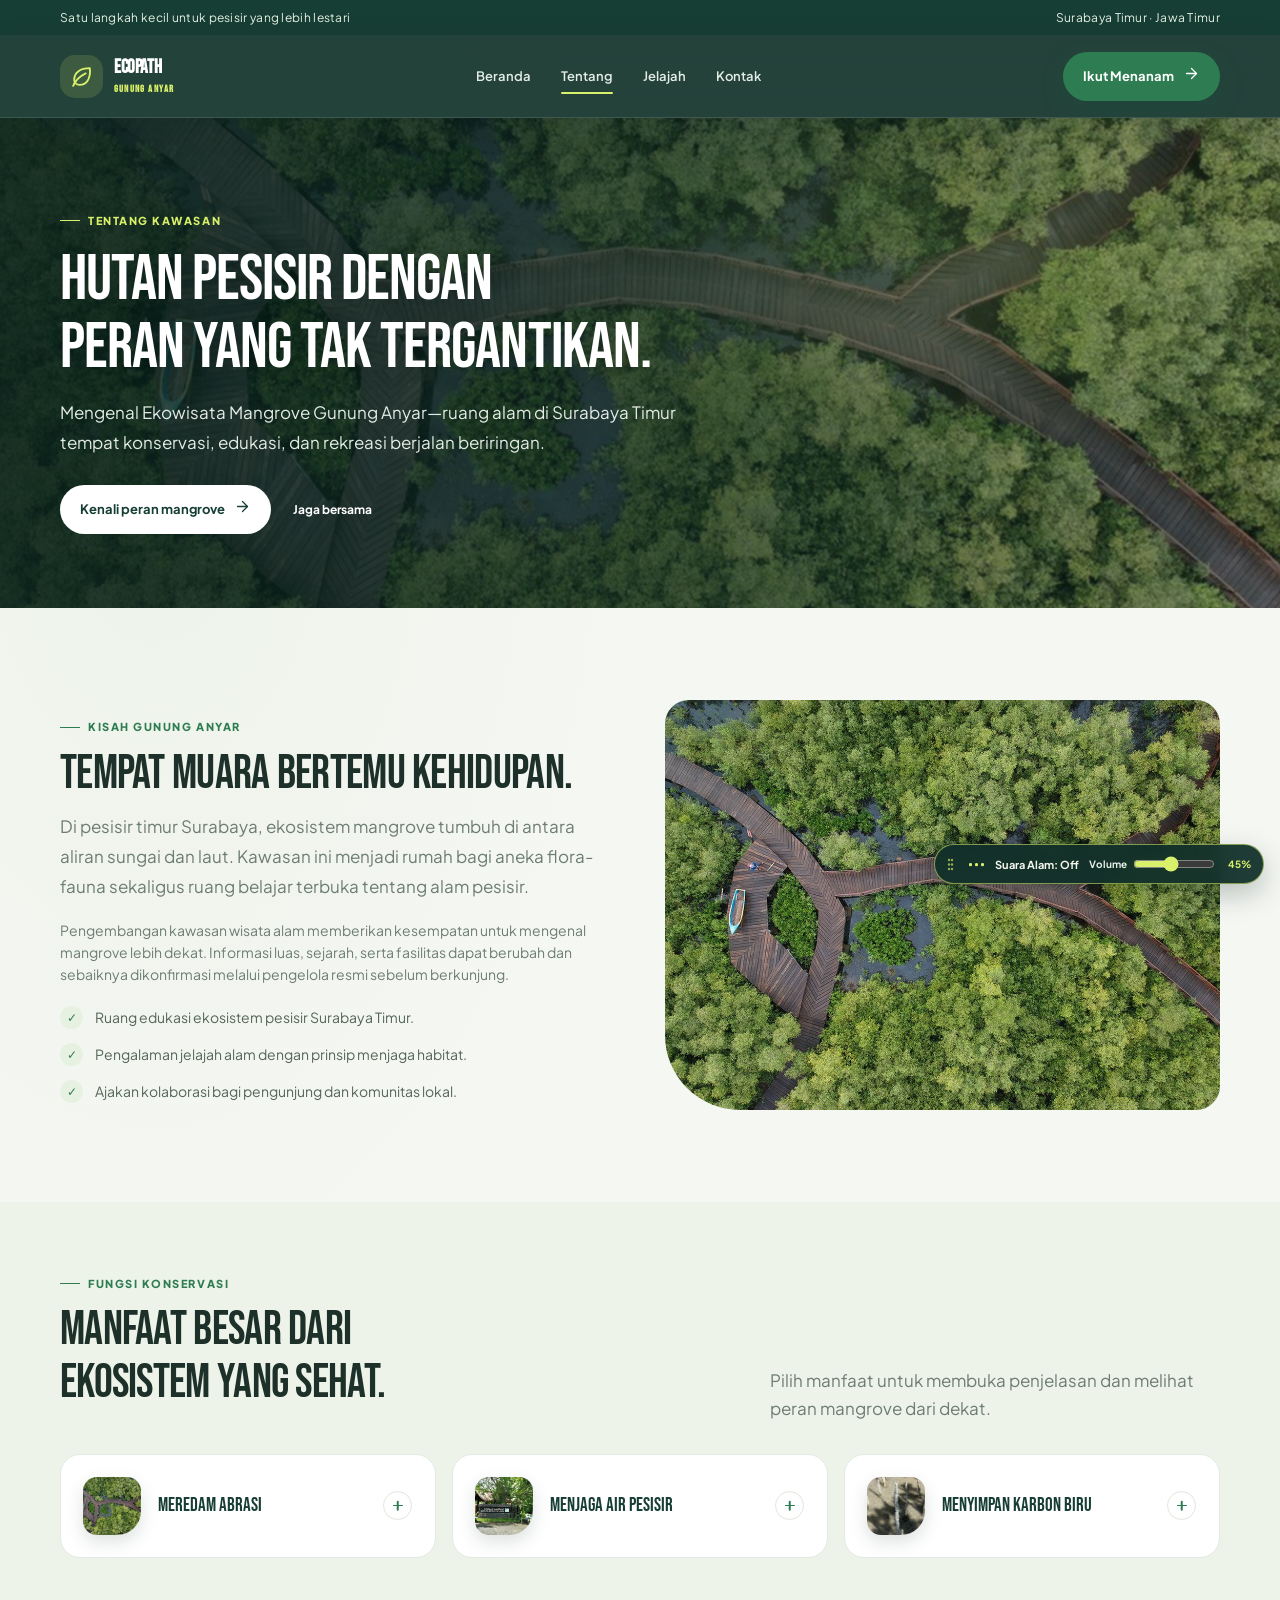
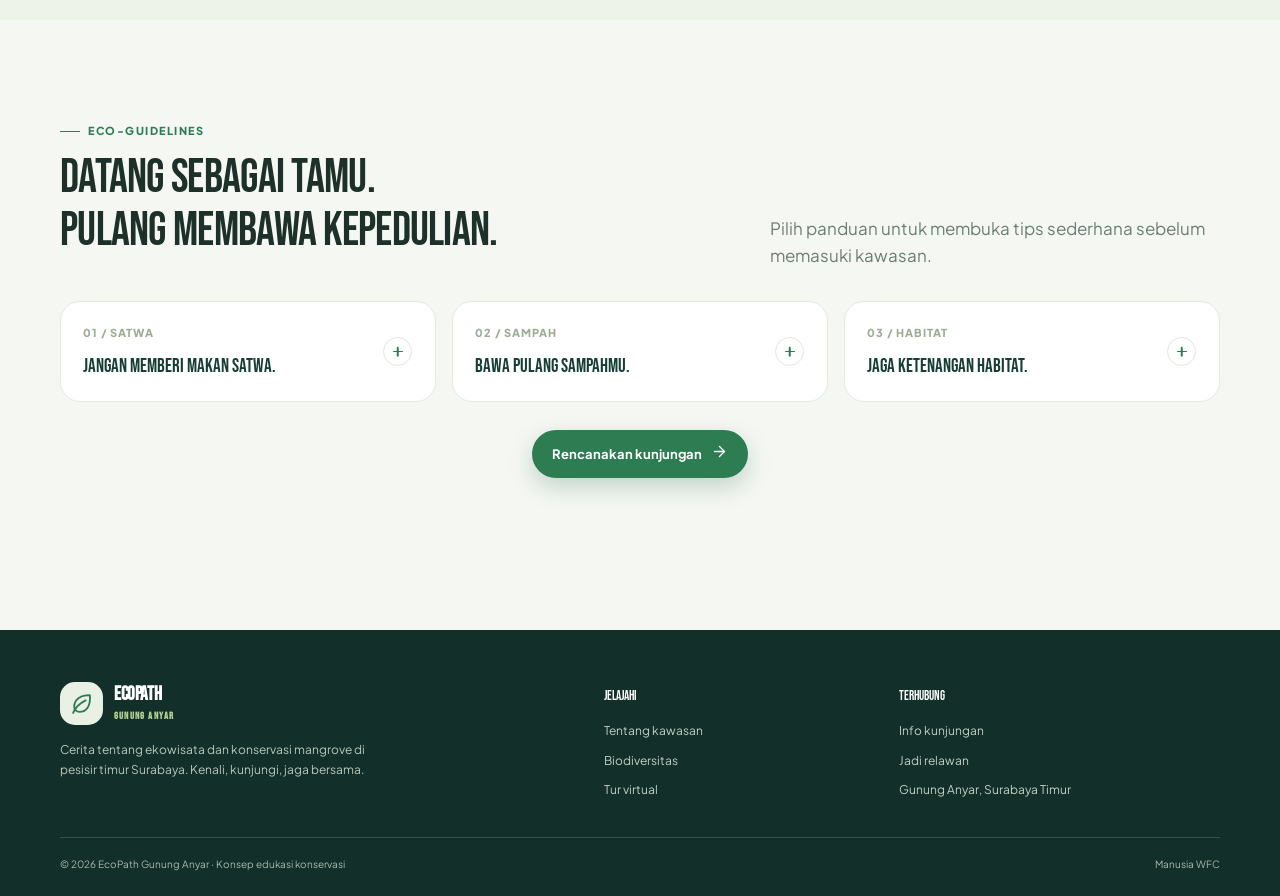
==== about.html @ 893fb7e0 "refactor: move asset images to dedicated assets folder and add draggable sound widget feature" ====
<!doctype html>
<html lang="id">
<head>
  <meta charset="utf-8">
  <meta name="viewport" content="width=device-width, initial-scale=1">
  <meta name="theme-color" content="#173e35">
  <meta name="description" content="Kenali sejarah, manfaat konservasi, dan panduan berkunjung ramah lingkungan di Mangrove Gunung Anyar Surabaya.">
  <title>Tentang Kawasan — EcoPath Gunung Anyar</title>
  <link rel="icon" href="./assets/hero-mangrove.svg" type="image/svg+xml">
  <link rel="stylesheet" href="./styles.css">
  <link rel="stylesheet" href="https://unpkg.com/aos@2.3.4/dist/aos.css">
</head>
<body>
  <div class="announcement">
    <div class="wrap">
      <span>Satu langkah kecil untuk pesisir yang lebih lestari</span>
      <span>Surabaya Timur · Jawa Timur</span>
    </div>
  </div>
  <header class="topbar">
    <nav class="wrap nav-row" aria-label="Navigasi utama">
      <a class="brand" href="./index.html">
        <span class="brand-mark" data-icon="leaf"></span>
        <span class="brand-name">EcoPath<span>Gunung Anyar</span></span>
      </a>
      <div class="nav-links">
        <a href="./index.html">Beranda</a>
        <a href="./about.html" aria-current="page">Tentang</a>
        <a href="./gallery.html">Jelajah</a>
        <a href="./contact.html">Kontak</a>
      </div>
      <div class="nav-actions">
        <a class="btn btn-primary" href="./contact.html">Ikut Menanam <span data-icon="arrow"></span></a>
        <button class="menu-toggle" aria-label="Buka navigasi" aria-expanded="false" data-icon="menu"></button>
      </div>
    </nav>
  </header>
  <main>
    <section class="page-hero cinematic-hero">
      <div class="cinematic-hero__backdrop" aria-hidden="true">
        <img src="./assets/mangrovedua.jpg" alt="">
      </div>
      <div class="wrap">
        <span class="eyebrow">Tentang kawasan</span>
        <h1>Hutan pesisir dengan<br>peran yang tak tergantikan.</h1>
        <p class="lead">Mengenal Ekowisata Mangrove Gunung Anyar—ruang alam di Surabaya Timur tempat konservasi, edukasi, dan rekreasi berjalan beriringan.</p>
        <div class="cinematic-hero__actions">
          <a class="btn btn-light" href="#fungsi">Kenali peran mangrove <span data-icon="arrow"></span></a>
          <a class="cinematic-hero__link" href="./contact.html#relawan">Jaga bersama</a>
        </div>
      </div>
    </section>
    <section class="section" id="kisah">
      <div class="wrap about-story">
        <div data-aos="fade-right">
          <span class="eyebrow">Kisah Gunung Anyar</span>
          <h2>Tempat muara bertemu kehidupan.</h2>
          <p class="lead">Di pesisir timur Surabaya, ekosistem mangrove tumbuh di antara aliran sungai dan laut. Kawasan ini menjadi rumah bagi aneka flora-fauna sekaligus ruang belajar terbuka tentang alam pesisir.</p>
          <p style="color:var(--muted);font-size:14px">Pengembangan kawasan wisata alam memberikan kesempatan untuk mengenal mangrove lebih dekat. Informasi luas, sejarah, serta fasilitas dapat berubah dan sebaiknya dikonfirmasi melalui pengelola resmi sebelum berkunjung.</p>
          <ul class="check-list">
            <li><span class="check">✓</span><span>Ruang edukasi ekosistem pesisir Surabaya Timur.</span></li>
            <li><span class="check">✓</span><span>Pengalaman jelajah alam dengan prinsip menjaga habitat.</span></li>
            <li><span class="check">✓</span><span>Ajakan kolaborasi bagi pengunjung dan komunitas lokal.</span></li>
          </ul>
        </div>
        <img class="about-photo" src="./assets/mangrovedua.jpg" alt="Jalur papan di tengah hutan mangrove Gunung Anyar dilihat dari atas" data-aos="fade-left">
      </div>
    </section>
    <section class="section-tight" id="fungsi" style="background:#edf3e9">
      <div class="wrap">
        <div class="section-head">
          <div>
            <span class="eyebrow">Fungsi konservasi</span>
            <h2>Manfaat besar dari<br>ekosistem yang sehat.</h2>
          </div>
          <p>Pilih manfaat untuk membuka penjelasan dan melihat peran mangrove dari dekat.</p>
        </div>
        <div class="benefits-grid">
          <details class="benefit-card">
            <summary class="benefit-summary">
              <img class="benefit-photo" src="./assets/mangrovedua.jpg" alt="">
              <span class="benefit-title">Meredam abrasi</span>
              <span class="details-toggle" aria-hidden="true"></span>
            </summary>
            <p>Jalinan akar memperlambat arus, menangkap sedimen, dan membantu melindungi garis pantai dari energi gelombang.</p>
            <span class="benefit-extra">Dampaknya bergantung pada kondisi habitat, pasang surut, dan kesehatan vegetasi setempat.</span>
          </details>
          <details class="benefit-card">
            <summary class="benefit-summary">
              <img class="benefit-photo" src="./assets/mangrove.jpg" alt="">
              <span class="benefit-title">Menjaga air pesisir</span>
              <span class="details-toggle" aria-hidden="true"></span>
            </summary>
            <p>Ekosistem pesisir membantu menjaga keseimbangan lingkungan dan menjadi zona peralihan antara daratan dan laut.</p>
            <span class="benefit-extra">Akar dan sedimen menjadi bagian dari proses alami yang menghubungkan daratan, sungai, dan laut.</span>
          </details>
          <details class="benefit-card">
            <summary class="benefit-summary">
              <img class="benefit-photo" src="./assets/api-api.jpg" alt="">
              <span class="benefit-title">Menyimpan karbon biru</span>
              <span class="details-toggle" aria-hidden="true"></span>
            </summary>
            <p>Mangrove menyerap dan menyimpan karbon dalam biomassa serta sedimen, berkontribusi pada mitigasi perubahan iklim.</p>
            <span class="benefit-extra">Menjaga hutan yang sudah tumbuh membantu melindungi simpanan karbon alami ini.</span>
          </details>
        </div>
      </div>
    </section>
    <section class="section">
      <div class="wrap">
        <div class="section-head">
          <div>
            <span class="eyebrow">Eco-guidelines</span>
            <h2>Datang sebagai tamu.<br>Pulang membawa kepedulian.</h2>
          </div>
          <p>Pilih panduan untuk membuka tips sederhana sebelum memasuki kawasan.</p>
        </div>
        <div class="guidelines-grid">
          <details class="guideline-card">
            <summary class="guideline-summary">
              <span class="number">01 / SATWA</span>
              <span class="guideline-title">Jangan memberi makan satwa.</span>
              <span class="details-toggle" aria-hidden="true"></span>
            </summary>
            <p>Hindari memberi makanan kepada monyet ekor panjang atau satwa lainnya. Makanan manusia dapat mengubah perilaku dan membahayakan kesehatannya.</p>
            <span class="guideline-tip">Amati dari jarak aman dan simpan makanan di dalam tas.</span>
          </details>
          <details class="guideline-card">
            <summary class="guideline-summary">
              <span class="number">02 / SAMPAH</span>
              <span class="guideline-title">Bawa pulang sampahmu.</span>
              <span class="details-toggle" aria-hidden="true"></span>
            </summary>
            <p>Gunakan botol minum isi ulang, kurangi plastik sekali pakai, dan pastikan tidak ada sampah tertinggal di jalur maupun perairan.</p>
            <span class="guideline-tip">Bawa kantong kecil untuk sampah pribadi sampai menemukan tempat sampah.</span>
          </details>
          <details class="guideline-card">
            <summary class="guideline-summary">
              <span class="number">03 / HABITAT</span>
              <span class="guideline-title">Jaga ketenangan habitat.</span>
              <span class="details-toggle" aria-hidden="true"></span>
            </summary>
            <p>Kurangi suara di zona burung, jangan memetik tumbuhan, dan tetap berada pada jalur yang diizinkan pengelola.</p>
            <span class="guideline-tip">Ikuti arahan pengelola bila jalur atau area tertentu sedang dibatasi.</span>
          </details>
        </div>
        <div style="text-align:center;margin-top:28px">
          <a class="btn btn-primary" href="./contact.html">Rencanakan kunjungan <span data-icon="arrow"></span></a>
        </div>
      </div>
    </section>
  </main>
  <footer class="footer">
    <div class="wrap">
      <div class="footer-grid">
        <div>
          <a class="brand" href="./index.html">
            <span class="brand-mark" data-icon="leaf"></span>
            <span class="brand-name">EcoPath<span>Gunung Anyar</span></span>
          </a>
          <p class="footer-description">Cerita tentang ekowisata dan konservasi mangrove di pesisir timur Surabaya. Kenali, kunjungi, jaga bersama.</p>
        </div>
        <div>
          <h3>Jelajahi</h3>
          <div class="footer-links">
            <a href="./about.html">Tentang kawasan</a>
            <a href="./gallery.html">Biodiversitas</a>
            <a href="./gallery.html#tur">Tur virtual</a>
          </div>
        </div>
        <div>
          <h3>Terhubung</h3>
          <div class="footer-links">
            <a href="./contact.html">Info kunjungan</a>
            <a href="./contact.html#relawan">Jadi relawan</a>
            <span>Gunung Anyar, Surabaya Timur</span>
          </div>
        </div>
      </div>
      <div class="footer-bottom">
        <span>© <span data-year></span> EcoPath Gunung Anyar · Konsep edukasi konservasi</span>
        <span>Manusia WFC</span>
      </div>
    </div>
  </footer>
  <div class="sound-widget" role="group" aria-label="Kontrol suara alam">
    <button class="sound-toggle" type="button" aria-pressed="false" aria-label="Aktifkan suara alam" data-sound-toggle>
      <span class="sound-equalizer" aria-hidden="true"><i></i><i></i><i></i></span>
      <span data-sound-label>Suara Alam: Off</span>
    </button>
    <label class="sound-volume">
      <span>Volume</span>
      <input id="sound-volume" type="range" min="0" max="100" step="1" value="45" aria-label="Volume suara alam" aria-valuetext="45%" data-sound-volume>
      <span class="sound-volume-value" aria-hidden="true" data-sound-volume-output>45%</span>
    </label>
  </div>
  <span class="sr-only" role="status" aria-live="polite" data-sound-status></span>
  <script src="https://unpkg.com/aos@2.3.4/dist/aos.js"></script>
  <script src="./app.js"></script>
</body>
</html>
---- styles.css ----
@import url('https://fonts.googleapis.com/css2?family=Bebas+Neue&family=Plus+Jakarta+Sans:ital,wght@0,200..800;1,200..800&display=swap');

:root {
  --font-body: 'Plus Jakarta Sans', sans-serif;
  --font-display: 'Bebas Neue', Georgia, serif;
  --green: #2e7d52;
  --deep: #173e35;
  --leaf: #b8d5a5;
  --brown: #4e342e;
  --blue: #278ba2;
  --ink: #1d3029;
  --muted: #6d7d74;
  --paper: #f5f7f3;
  --white: #fff;
  --line: #e4e9e3;
  --radius: 24px;
  --shadow: 0 18px 55px rgba(27, 62, 48, .09)
}

* {
  box-sizing: border-box
}

html {
  scroll-behavior: smooth;
  scroll-padding-top: 100px;
  overflow-x: clip
}

body {
  margin: 0;
  background: var(--paper);
  color: var(--ink);
  font-family: var(--font-body);
  font-size: 17px;
  line-height: 1.6
}

img {
  max-width: 100%;
  display: block
}

a {
  color: inherit;
  text-decoration: none
}

button,
input,
textarea,
select {
  font: inherit
}

button,
a,
input,
textarea,
select {
  -webkit-tap-highlight-color: transparent
}

.wrap {
  width: min(1160px, calc(100% - 48px));
  margin-inline: auto
}

.announcement {
  background: var(--deep);
  color: #e5f0e2;
  font-size: 12px;
  letter-spacing: .025em;
  padding: 8px 0
}

.announcement .wrap {
  display: flex;
  justify-content: space-between;
  align-items: center;
  gap: 12px
}

.topbar {
  position: sticky;
  top: 0;
  z-index: 1000;
  background: rgba(255, 255, 255, .94);
  backdrop-filter: blur(16px);
  border-bottom: 1px solid rgba(29, 48, 41, .07)
}

.nav-row {
  height: 82px;
  display: flex;
  align-items: center;
  justify-content: space-between;
  gap: 28px
}

.brand {
  display: flex;
  align-items: center;
  gap: 11px;
  flex-shrink: 0
}

.brand-mark {
  width: 43px;
  height: 43px;
  background: #e8f1e4;
  color: var(--green);
  display: grid;
  place-items: center;
  border-radius: 15px
}

.brand-mark svg {
  width: 25px;
  height: 25px
}

.brand-name {
  font-family: var(--font-display);
  font-size: 19px;
  font-weight: 600;
  line-height: 1.1;
  letter-spacing: -.02em
}

.brand-name span {
  display: block;
  color: var(--green);
  font-size: 10px;
  font-weight: 700;
  letter-spacing: .12em;
  text-transform: uppercase;
  margin-top: 5px
}

.nav-links {
  display: flex;
  align-items: center;
  gap: 30px
}

.nav-links a {
  font-size: 13px;
  font-weight: 600;
  color: #68776f;
  transition: color .2s
}

.nav-links a:hover,
.nav-links a[aria-current=page] {
  color: var(--green)
}

.nav-actions {
  display: flex;
  align-items: center;
  gap: 12px
}

.menu-toggle {
  display: none;
  border: 0;
  background: #eff4ed;
  border-radius: 12px;
  padding: 10px;
  color: var(--deep);
  cursor: pointer
}

.btn {
  display: inline-flex;
  align-items: center;
  justify-content: center;
  gap: 9px;
  border: 0;
  border-radius: 999px;
  padding: 13px 20px;
  font-size: 13px;
  font-weight: 700;
  transition: transform .2s, background .2s;
  cursor: pointer
}

.btn:hover {
  transform: translateY(-2px)
}

.btn-primary {
  background: var(--green);
  color: white
}

.btn-dark {
  background: var(--deep);
  color: white
}

.btn-light {
  background: white;
  color: var(--deep)
}

.btn-outline {
  background: transparent;
  color: var(--deep);
  border: 1px solid #d6e0d5
}

.btn svg {
  width: 17px;
  height: 17px
}

.eyebrow {
  display: inline-flex;
  align-items: center;
  gap: 8px;
  color: var(--green);
  font-size: 11px;
  letter-spacing: .14em;
  text-transform: uppercase;
  font-weight: 800
}

.eyebrow:before {
  content: "";
  width: 20px;
  height: 1px;
  background: currentColor
}

h1,
h2,
h3,
p {
  margin-top: 0
}

h1,
h2,
h3 {
  font-family: var(--font-display);
  font-weight: 500;
  letter-spacing: -.015em
}

h1 {
  font-size: clamp(42px, 6.1vw, 76px);
  line-height: 1.04;
  margin: 17px 0
}

h2 {
  font-size: clamp(30px, 4vw, 47px);
  line-height: 1.12;
  margin: 12px 0
}

h3 {
  font-size: 20px;
  line-height: 1.3
}

.lead {
  color: var(--muted);
  max-width: 570px;
  font-size: 17px;
  line-height: 1.75
}

.hero {
  padding: 58px 0 46px;
  overflow: hidden
}

.hero-grid {
  display: grid;
  grid-template-columns: 1fr .94fr;
  gap: 58px;
  align-items: center
}

.hero-copy {
  padding: 20px 0
}

.hero-copy h1 em {
  font-style: normal;
  color: var(--green)
}

.hero-copy .lead {
  max-width: 485px
}

.hero-actions {
  display: flex;
  gap: 12px;
  flex-wrap: wrap;
  margin-top: 28px
}

.hero-note {
  display: flex;
  align-items: center;
  gap: 12px;
  margin-top: 35px;
  color: var(--muted);
  font-size: 12px
}

.hero-art {
  position: relative;
  border-radius: 20px
}

.hero-image {
  width: 100%;
  height: 490px;
  object-fit: cover;
  border-radius: 34px 34px 34px 100px;
  box-shadow: var(--shadow)
}

.floating-note {
  position: absolute;
  background: white;
  border-radius: 17px;
  padding: 15px 18px;
  box-shadow: var(--shadow);
  font-size: 11px;
  line-height: 1.5
}

.floating-note strong {
  display: block;
  font-family: var(--font-body);
  color: var(--deep);
  font-size: 17px;
  font-weight: 800
}

.note-top {
  top: 29px;
  left: -32px
}

.note-bottom {
  bottom: 25px;
  right: -20px;
  display: flex;
  align-items: center;
  gap: 12px
}

.note-icon {
  width: 38px;
  height: 38px;
  display: grid;
  place-items: center;
  border-radius: 12px;
  background: #e9f2e7;
  color: var(--green)
}

.note-icon svg {
  width: 20px
}

.stats-strip {
  display: grid;
  grid-template-columns: repeat(4, 1fr);
  background: #fff;
  border: 1px solid var(--line);
  border-radius: 21px;
  padding: 21px 12px;
  margin-top: 48px
}

.stat {
  padding: 3px 20px;
  text-align: center;
  border-right: 1px solid var(--line)
}

.stat:last-child {
  border: 0
}

.stat strong {
  font-family: var(--font-body);
  font-size: 25px;
  font-weight: 800;
  letter-spacing: -.04em;
  color: var(--deep);
  display: block
}

.stat span {
  font-size: 11px;
  color: var(--muted)
}

.section {
  padding: 92px 0
}

.section-tight {
  padding: 62px 0
}

.section-head {
  display: flex;
  justify-content: space-between;
  align-items: end;
  gap: 30px;
  margin-bottom: 32px
}

.section-head p {
  max-width: 450px;
  color: var(--muted);
  margin: 0
}

.story-grid {
  display: grid;
  grid-template-columns: 1fr 1fr;
  gap: 20px
}

.story-card {
  border-radius: var(--radius);
  padding: 30px;
  min-height: 286px;
  position: relative;
  overflow: hidden
}

.story-threat {
  background: #f1e7de
}

.story-answer {
  background: #e5eee2
}

.story-tag {
  display: inline-block;
  padding: 6px 11px;
  background: rgba(255, 255, 255, .7);
  border-radius: 999px;
  font-size: 10px;
  font-weight: 800;
  text-transform: uppercase;
  letter-spacing: .1em
}

.story-card h3 {
  position: relative;
  z-index: 1;
  margin: 18px 0 8px;
  max-width: 320px
}

.story-card p {
  position: relative;
  z-index: 1;
  color: #6e776d;
  max-width: 300px;
  font-size: 13px
}

.story-visual {
  position: absolute;
  width: 190px;
  height: 145px;
  right: 22px;
  bottom: -13px;
  overflow: hidden;
  border: 5px solid rgba(255, 255, 255, .72);
  border-radius: 52% 18px 34px 18px;
  box-shadow: 0 16px 35px rgba(18, 45, 34, .18);
  transform: rotate(-5deg);
  transition: transform .35s ease
}

.story-visual img {
  width: 100%;
  height: 100%;
  object-fit: cover
}

.story-visual span {
  position: absolute;
  right: 8px;
  bottom: 8px;
  padding: 5px 8px;
  border: 1px solid rgba(255, 255, 255, .35);
  border-radius: 999px;
  background: rgba(18, 50, 43, .75);
  color: #fff;
  font-size: 8px;
  font-weight: 800;
  letter-spacing: .1em;
  backdrop-filter: blur(8px)
}

.story-card:hover .story-visual {
  transform: rotate(0) translateY(-5px) scale(1.03)
}

.story-threat .story-visual {
  background: #e2c8b3
}

.story-answer .story-visual {
  background: #c9dfbf
}

.quiz-section {
  background: #edf3e9
}

.quiz-layout {
  display: grid;
  grid-template-columns: .8fr 1.2fr;
  gap: 80px;
  align-items: center
}

.quiz-intro h2 {
  font-size: clamp(38px, 4.4vw, 55px);
  margin: 15px 0
}

.quiz-intro>p {
  max-width: 390px;
  color: var(--muted);
  font-size: 15px
}

.quiz-stamp {
  display: inline-flex;
  align-items: center;
  gap: 12px;
  margin-top: 19px;
  padding: 10px 15px 10px 10px;
  background: #fff;
  border: 1px solid #e4e9e3;
  border-radius: 16px;
  box-shadow: 0 8px 24px rgba(20, 62, 51, .07)
}

.quiz-stamp>span:first-child {
  width: auto;
  height: auto;
  border-radius: 0;
  background: transparent;
  display: block;
  font-size: inherit
}

.quiz-stamp__photo {
  width: 52px;
  height: 52px;
  flex-shrink: 0;
  object-fit: cover;
  border-radius: 11px
}

.quiz-stamp strong,
.quiz-stamp small {
  display: block
}

.quiz-stamp strong {
  font-size: 12px;
  color: var(--deep)
}

.quiz-stamp small {
  font-size: 10px;
  color: var(--muted);
  margin-top: 2px
}

.quiz-card {
  background: #fff;
  border: 1px solid var(--line);
  border-radius: 26px;
  padding: 29px;
  box-shadow: var(--shadow);
  min-height: 360px
}

.quiz-card-top {
  display: flex;
  align-items: center;
  justify-content: space-between;
  margin-bottom: 15px
}

.quiz-kicker {
  font-size: 10px;
  letter-spacing: .13em;
  color: var(--green);
  font-weight: 800
}

.quiz-step {
  font-size: 14px;
  color: var(--deep);
  font-weight: 800
}

.quiz-step span {
  color: #9aa89e;
  font-weight: 600
}

.quiz-progress {
  height: 5px;
  border-radius: 9px;
  background: #edf1eb;
  overflow: hidden
}

.quiz-progress>span {
  display: block;
  height: 100%;
  width: 0;
  border-radius: 9px;
  background: #72a55f;
  transition: width .35s ease
}

.quiz-question {
  font-family: var(--font-display);
  font-weight: 500;
  font-size: 25px;
  line-height: 1.25;
  color: var(--deep);
  margin: 25px 0 17px
}

.quiz-options {
  display: grid;
  gap: 9px
}

.quiz-card [hidden] {
  display: none
}

.quiz-option {
  width: 100%;
  text-align: left;
  padding: 12px 15px;
  border: 1px solid #e3e9e2;
  border-radius: 13px;
  background: #fff;
  color: #40534a;
  font-size: 13px;
  line-height: 1.5;
  cursor: pointer;
  transition: border-color .2s, background .2s, transform .2s
}

.quiz-option:not(:disabled):hover {
  border-color: #90b286;
  background: #f7faf4;
  transform: translateX(2px)
}

.quiz-option:focus-visible,
.quiz-next:focus-visible,
.quiz-result .btn:focus-visible {
  outline: 3px solid #a9cb91;
  outline-offset: 3px
}

.quiz-option:disabled {
  cursor: default
}

.quiz-option.is-correct {
  border-color: #72a55f;
  background: #edf6e9;
  color: #275c37
}

.quiz-option.is-incorrect {
  border-color: #d29a80;
  background: #fbf0e9;
  color: #774936
}

.quiz-feedback {
  padding: 10px 12px;
  border-radius: 11px;
  background: #fbf0e9;
  color: #76503e;
  font-size: 12px;
  margin: 13px 0 0
}

.quiz-feedback.is-correct {
  background: #edf6e9;
  color: #356140
}

.quiz-next {
  margin-top: 15px
}

.quiz-result {
  padding: 25px 0 12px;
  text-align: center
}

.quiz-result-visual {
  width: min(100%, 360px);
  height: 140px;
  margin: 0 auto 20px;
  object-fit: cover;
  border-radius: 18px
}

.quiz-result h3 {
  margin: 8px 0;
  font-size: 28px;
  color: var(--deep)
}

.quiz-result p {
  font-size: 13px;
  color: var(--muted);
  margin: 0 auto 18px;
  max-width: 340px
}

@media(max-width:900px) {
  .quiz-layout {
    gap: 38px;
    grid-template-columns: .8fr 1.2fr
  }
}

@media(max-width:700px) {
  .quiz-layout {
    grid-template-columns: 1fr;
    gap: 25px
  }

  .quiz-card {
    padding: 22px;
    min-height: 0
  }

  .quiz-question {
    font-size: 23px;
    margin-top: 21px
  }
}

.split-layout {
  display: grid;
  grid-template-columns: .75fr 1.25fr;
  gap: 55px;
  align-items: center
}

.map-card {
  height: 390px;
  border-radius: var(--radius);
  overflow: hidden;
  background: #e7eee8;
  border: 1px solid var(--line);
  box-shadow: var(--shadow)
}

#eco-map {
  width: 100%;
  height: 100%
}

.map-details {
  display: grid;
  grid-template-columns: 1fr 1fr;
  gap: 12px;
  margin-top: 20px
}

.map-point {
  display: grid;
  grid-template-columns: 54px minmax(0, 1fr);
  align-items: center;
  gap: 11px;
  min-height: 78px;
  background: #fff;
  padding: 10px;
  border: 1px solid var(--line);
  border-radius: 16px;
  font-size: 12px;
  font-weight: 700;
  transition: transform .22s ease, box-shadow .22s ease
}

.map-point:hover {
  transform: translateY(-3px);
  box-shadow: 0 12px 26px rgba(27, 62, 48, .1)
}

.map-point>img {
  width: 54px;
  height: 54px;
  object-fit: cover;
  border-radius: 11px
}

.map-point>div {
  min-width: 0
}

.map-point span {
  display: block;
  color: var(--muted);
  font-size: 10px;
  font-weight: 400;
  margin-top: 3px
}

.leaflet-container {
  font-family: var(--font-body)
}

.leaflet-popup-content-wrapper {
  border-radius: 12px
}

.custom-marker {
  background: var(--green);
  border: 3px solid white;
  border-radius: 50%;
  box-shadow: 0 3px 12px #163c3570
}

.carbon-card {
  background: white;
  border: 1px solid var(--line);
  border-radius: var(--radius);
  padding: 29px;
  box-shadow: var(--shadow)
}

.carbon-card label,
.field label {
  display: block;
  font-size: 12px;
  font-weight: 700;
  color: var(--deep);
  margin-bottom: 8px
}

.input-wrap {
  position: relative
}

.input-wrap input {
  width: 100%;
  height: 54px;
  border: 1px solid #dce5dc;
  border-radius: 13px;
  background: #fbfcfa;
  padding: 0 60px 0 15px;
  outline: none
}

.input-wrap input:focus,
.field input:focus,
.field textarea:focus,
.field select:focus {
  border-color: var(--green);
  box-shadow: 0 0 0 3px #2e7d521c
}

.input-unit {
  position: absolute;
  right: 15px;
  top: 50%;
  transform: translateY(-50%);
  color: var(--muted);
  font-size: 12px
}

.carbon-results {
  display: grid;
  grid-template-columns: 1fr 1fr;
  gap: 12px;
  margin: 17px 0
}

.result-box {
  border-radius: 14px;
  background: #eff5ec;
  padding: 16px
}

.result-box span {
  display: block;
  font-size: 10px;
  color: var(--muted)
}

.result-box strong {
  font-family: var(--font-body);
  font-size: 21px;
  font-weight: 800;
  color: var(--green)
}

.fine-print {
  font-size: 10px;
  color: var(--muted);
  margin: 0
}

.adoption {
  background: var(--deep);
  color: #fff;
  border-radius: 28px;
  padding: 34px;
  display: grid;
  grid-template-columns: minmax(0, .78fr) minmax(0, 1.22fr);
  gap: 30px;
  align-items: center
}

.adoption p {
  color: #bfd0c5;
  margin-bottom: 0;
  font-size: 13px
}

.progress-top {
  display: flex;
  justify-content: space-between;
  align-items: center;
  font-size: 12px;
  margin-bottom: 11px
}

.progress-track {
  height: 11px;
  border-radius: 20px;
  background: #49645a;
  overflow: hidden
}

.progress-fill {
  height: 100%;
  width: 67%;
  background: #c5dc91;
  border-radius: 20px;
  transition: width .5s
}

.progress-note {
  font-size: 10px;
  color: #c3d2c8;
  margin-top: 11px
}

.page-hero {
  padding: 76px 0 56px;
  background: #edf3e9;
  position: relative;
  overflow: hidden
}

.page-hero .wrap {
  position: relative;
  z-index: 1
}

.page-hero h1 {
  font-size: clamp(42px, 5.6vw, 65px);
  max-width: 800px
}

.page-hero .lead {
  max-width: 650px
}

.page-hero:after {
  content: "";
  position: absolute;
  width: 360px;
  height: 360px;
  border-radius: 50%;
  background: #dce9d4;
  right: -100px;
  top: -150px
}

.page-hero.contact-hero {
  display: flex;
  align-items: center;
  min-height: 500px;
  padding: 76px 0;
  background: var(--deep);
  color: #fff;
  isolation: isolate
}

.contact-hero:before {
  content: "";
  position: absolute;
  inset: 0;
  z-index: 0;
  background: linear-gradient(90deg, rgba(10, 35, 29, .9) 0%, rgba(10, 35, 29, .68) 46%, rgba(10, 35, 29, .2) 100%)
}

.contact-hero:after {
  width: 100%;
  height: 100%;
  inset: 0;
  border-radius: 0;
  background: radial-gradient(ellipse at 76% 32%, rgba(205, 226, 172, .2), transparent 42%);
  opacity: .65;
  animation: contact-glow 9s ease-in-out infinite alternate
}

.contact-hero__backdrop {
  position: absolute;
  inset: 0;
  z-index: -1;
  overflow: hidden
}

.contact-hero__backdrop img {
  width: 100%;
  height: 100%;
  object-fit: cover;
  object-position: center 55%;
  filter: saturate(.82);
  transform: scale(1.08);
  animation: contact-drift 28s ease-in-out infinite alternate
}

.contact-hero__content {
  z-index: 1
}

.contact-hero__tag {
  display: inline-flex;
  margin-bottom: 23px;
  padding: 7px 12px;
  border: 1px solid rgba(255, 255, 255, .35);
  border-radius: 999px;
  background: rgba(255, 255, 255, .1);
  color: #eff5e7;
  font-size: 10px;
  font-weight: 700;
  letter-spacing: .11em;
  text-transform: uppercase;
  backdrop-filter: blur(8px);
  animation: contact-rise .7s both
}

.contact-hero .eyebrow {
  color: #d2e6ad;
  animation: contact-rise .7s .08s both
}

.contact-hero h1 {
  max-width: 760px;
  color: #fff;
  text-shadow: 0 3px 24px rgba(0, 0, 0, .18);
  animation: contact-rise .8s .16s both
}

.contact-hero .lead {
  max-width: 590px;
  color: #e0e9df;
  animation: contact-rise .8s .24s both
}

.contact-hero__actions {
  display: flex;
  align-items: center;
  gap: 22px;
  flex-wrap: wrap;
  margin-top: 27px;
  animation: contact-rise .8s .32s both
}

.contact-hero__actions .btn {
  min-height: 48px
}

.contact-hero__link {
  display: inline-flex;
  align-items: center;
  gap: 8px;
  color: #fff;
  font-size: 12px;
  font-weight: 700;
  transition: color .2s, transform .2s
}

.contact-hero__link:hover {
  color: #d2e6ad;
  transform: translateY(-2px)
}

.contact-hero__link svg {
  width: 17px;
  height: 17px
}

@keyframes contact-drift {
  from {
    transform: scale(1.08) translate3d(0, 0, 0)
  }

  to {
    transform: scale(1.16) translate3d(-1.2%, -.6%, 0)
  }
}

@keyframes contact-glow {
  from {
    opacity: .35
  }

  to {
    opacity: .85
  }
}

@keyframes contact-rise {
  from {
    opacity: 0;
    transform: translateY(16px)
  }

  to {
    opacity: 1;
    transform: translateY(0)
  }
}

@media(prefers-reduced-motion:reduce) {

  .contact-hero__backdrop img,
  .contact-hero:after,
  .contact-hero__tag,
  .contact-hero .eyebrow,
  .contact-hero h1,
  .contact-hero .lead,
  .contact-hero__actions {
    animation: none
  }

  .contact-hero__backdrop img {
    transform: none
  }
}

.about-story {
  display: grid;
  grid-template-columns: 1fr 1fr;
  gap: 50px;
  align-items: center
}

.about-photo {
  width: 100%;
  height: 410px;
  object-fit: cover;
  border-radius: 24px 24px 24px 75px
}

.check-list {
  display: grid;
  gap: 14px;
  padding: 0;
  margin: 20px 0 0;
  list-style: none
}

.check-list li {
  display: flex;
  gap: 12px;
  align-items: flex-start;
  font-size: 14px;
  color: #54655a
}

.check {
  width: 23px;
  height: 23px;
  border-radius: 50%;
  background: #e7f1e2;
  display: grid;
  place-items: center;
  color: var(--green);
  flex-shrink: 0;
  font-size: 12px
}

.benefits-grid {
  display: grid;
  grid-template-columns: repeat(3, 1fr);
  gap: 16px
}

.benefit-card,
.guideline-card,
.species-card,
.article-card {
  background: #fff;
  border: 1px solid var(--line);
  border-radius: 20px;
  padding: 24px
}

.benefit-card p,
.guideline-card p,
.species-card p,
.article-card p {
  font-size: 13px;
  color: var(--muted);
  margin-bottom: 0
}

.guidelines-grid {
  display: grid;
  grid-template-columns: repeat(3, 1fr);
  gap: 16px
}

.guideline-card .number {
  font-family: var(--font-body);
  color: #9bad95;
  font-size: 13px;
  font-weight: 800
}

.guideline-card h3 {
  font-size: 17px;
  margin: 13px 0 8px
}

.species-grid {
  display: grid;
  grid-template-columns: repeat(3, 1fr);
  gap: 17px
}

.species-card {
  padding: 0;
  overflow: hidden;
  transition: transform .2s, box-shadow .2s
}

.species-card:hover {
  transform: translateY(-4px);
  box-shadow: var(--shadow)
}

.species-photo {
  width: 100%;
  height: 200px;
  object-fit: cover
}

.species-art {
  height: 190px;
  display: grid;
  place-items: center;
  font-size: 68px;
  position: relative;
  overflow: hidden
}

.species-art:before,
.species-art:after {
  content: "";
  position: absolute;
  background: rgba(255, 255, 255, .25);
  border-radius: 50%
}

.species-art:before {
  width: 170px;
  height: 170px;
  left: -35px;
  bottom: -100px
}

.species-art:after {
  width: 120px;
  height: 120px;
  right: -35px;
  top: -58px
}

.species-art span {
  position: relative;
  z-index: 1
}

.art-mangrove {
  background: #dce9d4
}

.art-bird {
  background: #e4eff0
}

.art-crab {
  background: #f2e5d7
}

.art-monkey {
  background: #eee5d9
}

.art-api {
  background: #dfece7
}

.art-heron {
  background: #e5e9d8
}

.species-content {
  padding: 19px
}

.species-content .label {
  font-size: 9px;
  color: var(--green);
  font-weight: 800;
  text-transform: uppercase;
  letter-spacing: .12em
}

.species-content h3 {
  margin: 5px 0;
  font-size: 18px
}

.species-content em {
  font-size: 11px;
  color: var(--muted)
}

.species-content p {
  margin-top: 11px
}

.tour-frame {
  height: 430px;
  border-radius: 24px;
  overflow: hidden;
  background: #dce8df;
  position: relative
}

#tour-viewer {
  height: 100%;
  width: 100%
}

.tour-fallback {
  height: 100%;
  width: 100%;
  object-fit: cover
}

.tour-controls {
  display: flex;
  gap: 10px;
  flex-wrap: wrap;
  margin-top: 15px
}

.tour-button {
  display: inline-flex;
  align-items: center;
  gap: 10px;
  border: 1px solid var(--line);
  background: #fff;
  color: var(--deep);
  border-radius: 999px;
  padding: 6px 15px 6px 6px;
  cursor: pointer;
  font-size: 12px;
  font-weight: 700;
  transition: transform .2s, box-shadow .2s, border-color .2s
}

.tour-button:hover {
  transform: translateY(-2px);
  box-shadow: 0 8px 20px rgba(27, 62, 48, .1)
}

.tour-button img {
  width: 37px;
  height: 37px;
  object-fit: cover;
  border-radius: 50%
}

.tour-button.active {
  background: var(--deep);
  color: #fff;
  border-color: var(--deep)
}

.article-grid {
  display: grid;
  grid-template-columns: repeat(3, 1fr);
  gap: 16px
}

.article-card {
  padding: 0;
  overflow: hidden
}

.article-infographic {
  display: block;
  width: 100%;
  height: auto;
  border-radius: 18px
}

.article-content {
  padding: 20px
}

.article-content .label {
  font-size: 9px;
  color: var(--green);
  font-weight: 800;
  text-transform: uppercase;
  letter-spacing: .12em
}

.article-content h3 {
  font-size: 17px;
  margin: 9px 0
}

.read-more {
  display: inline-block;
  color: var(--green);
  font-weight: 700;
  font-size: 11px;
  margin-top: 15px
}

.article-detail-list {
  display: grid;
  gap: 16px
}

.article-detail {
  padding: 30px;
  background: #fff;
  border: 1px solid var(--line);
  border-left: 4px solid #137458;
  border-radius: 20px;
  scroll-margin-top: 110px
}

.article-detail:nth-child(2) {
  border-left-color: #278ba2
}

.article-detail:nth-child(3) {
  border-left-color: #d76543
}

.article-detail h2 {
  max-width: 780px;
  font-size: clamp(27px, 3vw, 36px);
  margin: 10px 0
}

.article-detail>p {
  max-width: 850px;
  color: var(--muted)
}

.article-detail-points {
  display: grid;
  grid-template-columns: repeat(2, 1fr);
  gap: 12px
}

.article-detail-points>div {
  padding: 16px;
  border-radius: 14px;
  background: #f7f9f4
}

.article-detail-points strong {
  font-size: 14px;
  color: var(--deep)
}

.article-detail-points p {
  margin: 6px 0 0;
  color: var(--muted);
  font-size: 13px
}

.article-detail-back {
  display: inline-block;
  margin-top: 18px;
  color: var(--green);
  font-size: 12px;
  font-weight: 700
}

.contact-grid {
  display: grid;
  grid-template-columns: .78fr 1.22fr;
  gap: 24px;
  align-items: start
}

.contact-aside {
  background: var(--deep);
  color: white;
  border-radius: 24px;
  padding: 29px
}

.contact-aside p {
  color: #bed0c4;
  font-size: 13px
}

.contact-item {
  display: flex;
  gap: 13px;
  margin: 24px 0;
  align-items: flex-start
}

.contact-item-icon {
  width: 39px;
  height: 39px;
  display: grid;
  place-items: center;
  background: transparent;
  flex-shrink: 0
}

.contact-item-icon svg {
  width: 23px;
  height: 23px
}

.contact-item strong {
  display: block;
  font-size: 12px
}

.contact-item span {
  display: block;
  color: #bfd0c4;
  font-size: 11px;
  margin-top: 3px
}

.social-links {
  display: flex;
  gap: 9px;
  margin-top: 27px
}

.social-links a,
.social-links span {
  width: 36px;
  height: 36px;
  display: grid;
  place-items: center;
  border: 1px solid #557467;
  border-radius: 50%;
  font-size: 12px
}

.form-card {
  padding: 30px;
  background: #fff;
  border: 1px solid var(--line);
  border-radius: 24px
}

.form-grid {
  display: grid;
  grid-template-columns: 1fr 1fr;
  gap: 17px
}

.field {
  margin-bottom: 17px
}

.field input,
.field textarea,
.field select {
  width: 100%;
  border: 1px solid #dce5dc;
  background: #fbfcfa;
  border-radius: 12px;
  padding: 13px;
  outline: none;
  color: var(--ink)
}

.field textarea {
  min-height: 115px;
  resize: vertical
}

.field.full {
  grid-column: 1/-1
}

.form-status {
  font-size: 12px;
  color: var(--green);
  min-height: 20px;
  margin-top: 12px
}

.map-embed {
  height: 250px;
  border: 0;
  border-radius: 18px;
  width: 100%;
  margin-top: 24px
}

.hours {
  border-top: 1px solid #dce8df;
  margin-top: 20px;
  padding-top: 16px;
  font-size: 11px;
  color: #cfddd4
}

.footer {
  margin-top: 60px;
  background: #132f29;
  color: #fff;
  padding: 52px 0 24px
}

.footer-grid {
  display: grid;
  grid-template-columns: 1.4fr .7fr .9fr;
  gap: 45px;
  padding-bottom: 38px
}

.footer .brand-name {
  color: #fff
}

.footer .brand-name span {
  color: #b4d197
}

.footer-description {
  font-size: 12px;
  color: #b5c8bd;
  max-width: 310px;
  margin-top: 15px
}

.footer h3 {
  font-size: 13px;
  letter-spacing: 0;
  margin: 6px 0 16px
}

.footer-links {
  display: grid;
  gap: 10px;
  color: #bfd0c5;
  font-size: 12px
}

.footer-bottom {
  padding-top: 18px;
  border-top: 1px solid #345047;
  display: flex;
  justify-content: space-between;
  gap: 15px;
  color: #a6bbb0;
  font-size: 10px
}

.toast {
  position: fixed;
  right: 20px;
  bottom: 20px;
  z-index: 1200;
  background: var(--deep);
  color: white;
  padding: 13px 18px;
  border-radius: 13px;
  box-shadow: var(--shadow);
  font-size: 12px;
  opacity: 0;
  transform: translateY(12px);
  transition: .25s;
  pointer-events: none
}

.toast.show {
  opacity: 1;
  transform: translateY(0)
}

@media(max-width:900px) {
  .hero-grid {
    gap: 28px
  }

  .hero-image {
    height: 420px
  }

  .nav-links {
    gap: 18px
  }

  .nav-links a {
    font-size: 12px
  }

  .nav-actions .btn {
    padding: 11px 15px
  }

  .split-layout {
    gap: 30px
  }

  .footer-grid {
    gap: 25px
  }
}

@media(max-width:700px) {
  .wrap {
    width: min(100% - 34px, 520px)
  }

  .announcement .wrap {
    justify-content: center;
    text-align: center
  }

  .announcement .wrap span:last-child {
    display: none
  }

  .nav-row {
    height: 70px
  }

  .menu-toggle {
    display: grid;
    place-items: center
  }

  .nav-actions>.btn {
    display: none
  }

  .nav-links {
    display: none;
    position: absolute;
    top: 70px;
    left: 0;
    right: 0;
    background: white;
    padding: 15px 24px 23px;
    border-bottom: 1px solid var(--line);
    box-shadow: 0 16px 25px #183a2612;
    align-items: stretch;
    gap: 0;
    flex-direction: column
  }

  .nav-links.open {
    display: flex
  }

  .nav-links a {
    padding: 12px 0;
    border-bottom: 1px solid #eef0ec;
    font-size: 14px
  }

  .nav-links a:last-child {
    border: 0
  }

  .hero {
    padding: 30px 0 27px
  }

  .hero-grid {
    grid-template-columns: 1fr;
    gap: 22px
  }

  .hero-copy {
    padding: 12px 0 0
  }

  .hero-copy h1 {
    font-size: 48px
  }

  .hero-copy .lead {
    font-size: 15px
  }

  .hero-image {
    height: 330px;
    border-radius: 25px 25px 25px 68px
  }

  .note-top {
    left: 10px;
    top: 14px
  }

  .note-bottom {
    right: 10px;
    bottom: 13px
  }

  .stats-strip {
    grid-template-columns: 1fr 1fr;
    margin-top: 23px;
    padding: 11px
  }

  .stat {
    padding: 12px 6px;
    border-right: 0;
    border-bottom: 1px solid var(--line)
  }

  .stat:nth-child(odd) {
    border-right: 1px solid var(--line)
  }

  .stat:nth-child(n+3) {
    border-bottom: 0
  }

  .stat strong {
    font-size: 22px
  }

  .section {
    padding: 65px 0
  }

  .section-tight {
    padding: 48px 0
  }

  .section-head {
    display: block
  }

  .section-head p {
    margin-top: 12px
  }

  .story-grid,
  .split-layout,
  .about-story,
  .contact-grid {
    grid-template-columns: 1fr;
    gap: 18px
  }

  .story-card {
    min-height: 255px;
    padding: 23px
  }

  .story-visual {
    width: 105px;
    height: 105px
  }

  .map-card {
    height: 330px
  }

  .map-details {
    gap: 8px
  }

  .map-point {
    padding: 10px;
    font-size: 11px
  }

  .carbon-card {
    padding: 23px
  }

  .adoption {
    grid-template-columns: 1fr;
    padding: 25px;
    gap: 21px
  }

  .page-hero {
    padding: 55px 0 42px
  }

  .page-hero:after {
    width: 230px;
    height: 230px;
    right: -120px;
    top: -90px
  }

  .page-hero h1 {
    font-size: 43px
  }

  .page-hero .lead {
    font-size: 15px
  }

  .page-hero.contact-hero {
    min-height: 470px;
    padding: 58px 0
  }

  .contact-hero:before {
    background: linear-gradient(90deg, rgba(10, 35, 29, .86), rgba(10, 35, 29, .56))
  }

  .contact-hero__backdrop img {
    object-position: 58% center
  }

  .contact-hero__tag {
    margin-bottom: 18px;
    font-size: 9px
  }

  .contact-hero__actions {
    align-items: flex-start;
    gap: 17px;
    flex-direction: column
  }

  .about-photo {
    height: 300px
  }

  .benefits-grid,
  .guidelines-grid {
    grid-template-columns: 1fr
  }

  .benefit-card,
  .guideline-card {
    padding: 21px
  }

  .species-grid {
    grid-template-columns: 1fr 1fr;
    gap: 11px
  }

  .species-art {
    height: 130px;
    font-size: 48px
  }

  .species-content {
    padding: 14px
  }

  .species-content h3 {
    font-size: 15px
  }

  .species-content p {
    font-size: 11px
  }

  .article-grid {
    grid-template-columns: 1fr
  }

  .tour-frame {
    height: 300px
  }

  .form-card {
    padding: 22px
  }

  .form-grid {
    grid-template-columns: 1fr;
    gap: 0
  }

  .field.full {
    grid-column: auto
  }

  .footer-grid {
    grid-template-columns: 1fr 1fr;
    gap: 26px
  }

  .footer-grid>div:first-child {
    grid-column: 1/-1
  }

  .footer-bottom {
    flex-direction: column
  }

  .contact-aside {
    padding: 25px
  }
}

body.home-page {
  --green: #137458;
  --deep: #123f37;
  --leaf: #d9f16a;
  --blue: #168b9b;
  --ink: #173c34;
  --muted: #5e7168;
  --paper: #fffaf1;
  --line: #e9e1d2;
  --shadow: 0 20px 55px rgba(20, 62, 51, .13);
  background: var(--paper);
}

body.home-page .announcement {
  background: #123f37;
  color: #f5f5d9
}

body.home-page .topbar {
  background: rgba(255, 250, 241, .94);
  border-bottom-color: #e9e1d2
}

body.home-page .brand-mark {
  background: #e5f1d6;
  color: #137458
}

body.home-page .brand-name span {
  color: #d56545
}

body.home-page .btn-primary {
  background: #137458;
  box-shadow: 0 7px 18px rgba(19, 116, 88, .19)
}

body.home-page .btn-primary:hover {
  background: #0e6049
}

body.home-page .btn-outline {
  border-color: #d8cbb8;
  background: rgba(255, 255, 255, .55)
}

body.home-page .eyebrow {
  color: #bb583b
}

body.home-page .hero {
  position: relative;
  isolation: isolate;
  padding: 72px 0 48px;
  background:
    radial-gradient(ellipse at 92% 10%, rgba(217, 241, 106, .43), transparent 25%),
    radial-gradient(ellipse at 6% 85%, rgba(241, 153, 107, .16), transparent 27%),
    linear-gradient(135deg, #fffaf1 0%, #f3f5e7 56%, #e8f3e8 100%);
}

body.home-page .hero:after {
  content: "";
  position: absolute;
  z-index: -1;
  width: 230px;
  height: 230px;
  top: 25px;
  left: -145px;
  border: 1px solid rgba(19, 116, 88, .15);
  border-radius: 50%;
  box-shadow: 0 0 0 24px rgba(19, 116, 88, .035), 0 0 0 50px rgba(19, 116, 88, .025);
}

body.home-page .hero-grid {
  gap: 65px
}

body.home-page .hero-copy {
  position: relative;
  z-index: 1
}

body.home-page .hero-copy>.eyebrow {
  padding: 8px 13px;
  border: 1px solid #e8dccb;
  border-radius: 999px;
  background: rgba(255, 255, 255, .7);
  letter-spacing: .11em
}

body.home-page h1 {
  font-size: clamp(48px, 6vw, 72px);
  line-height: 1.04
}

body.home-page .hero-copy h1 em {
  color: #d76543
}

body.home-page .hero-copy .lead {
  color: #596e64;
  font-size: 17px
}

body.home-page .hero-actions {
  gap: 14px
}

body.home-page .hero-actions .btn {
  min-height: 50px
}

body.home-page .hero-note {
  color: #51675d
}

body.home-page .hero-art:before {
  content: "";
  position: absolute;
  z-index: -1;
  width: 94px;
  height: 94px;
  top: -26px;
  right: -22px;
  border-radius: 28px 50% 50%;
  background: #d9f16a;
  transform: rotate(15deg);
}

body.home-page .hero-image {
  height: 475px;
  border: 8px solid rgba(255, 255, 255, .8);
  border-radius: 160px 26px 145px 26px;
  box-shadow: 0 24px 55px rgba(20, 62, 51, .19);
}

body.home-page .floating-note {
  border: 1px solid rgba(18, 63, 55, .08);
  box-shadow: 0 14px 36px rgba(20, 62, 51, .16)
}

body.home-page .note-top {
  top: 42px;
  left: -42px
}

body.home-page .note-top strong {
  color: #d76543
}

body.home-page .note-bottom {
  right: -22px;
  bottom: 35px
}

body.home-page .note-icon {
  background: #e5f1d6;
  color: #137458
}

body.home-page .stats-strip {
  position: relative;
  z-index: 2;
  margin-top: 42px;
  padding: 19px 12px;
  border: 1px solid #e9e1d2;
  border-radius: 22px;
  box-shadow: 0 14px 38px rgba(20, 62, 51, .08);
}

body.home-page .stat strong {
  color: #137458
}

body.home-page .stat:nth-child(2) strong {
  color: #d76543
}

body.home-page .section-head h2 {
  color: #173c34
}

body.home-page .story-grid {
  gap: 22px
}

body.home-page .story-card {
  min-height: 300px;
  padding: 32px;
  border-radius: 26px
}

body.home-page .story-threat {
  background: linear-gradient(135deg, #fff0e6, #f8dfcf)
}

body.home-page .story-answer {
  background: linear-gradient(135deg, #155e4b, #123f37);
  color: #fff
}

body.home-page .story-tag {
  background: rgba(255, 255, 255, .78);
  color: #ae5037
}

body.home-page .story-answer .story-tag {
  color: #174c3e
}

body.home-page .story-card h3 {
  font-size: 25px;
  max-width: 320px
}

body.home-page .story-card p {
  color: #655c52;
  max-width: 390px
}

body.home-page .story-answer p {
  color: #d5e5d9
}

body.home-page .story-visual {
  right: 27px;
  bottom: -18px
}

body.home-page .story-threat .story-visual {
  background: #f1c4a7
}

body.home-page .story-answer .story-visual {
  background: rgba(217, 241, 106, .2)
}

body.home-page .quiz-section {
  background: linear-gradient(120deg, #edf5df, #e3f2ef 55%, #f5eedb)
}

body.home-page .quiz-intro .eyebrow {
  color: #137458
}

body.home-page .quiz-card {
  border: 1px solid rgba(18, 63, 55, .1);
  box-shadow: 0 24px 60px rgba(20, 62, 51, .13)
}

body.home-page .quiz-kicker {
  color: #137458
}

body.home-page .quiz-progress>span {
  background: #d76543
}

body.home-page .quiz-option:not(:disabled):hover {
  border-color: #137458;
  background: #f0f7e8
}

body.home-page .quiz-option:focus-visible,
body.home-page .quiz-next:focus-visible,
body.home-page .quiz-result .btn:focus-visible {
  outline-color: #d76543
}

body.home-page .quiz-option.is-correct {
  border-color: #398b62;
  background: #eaf5e7;
  color: #20573d
}

body.home-page .quiz-option.is-incorrect {
  border-color: #d76543;
  background: #fff0e8;
  color: #843c2c
}

body.home-page .quiz-feedback {
  background: #fff0e8;
  color: #843c2c
}

body.home-page .quiz-feedback.is-correct {
  background: #eaf5e7;
  color: #20573d
}

body.home-page .quiz-stamp {
  border-color: #dfe6d4
}

body.home-page #peta .map-card {
  border-color: #dfe8df
}

body.home-page .map-point {
  border: 1px solid #edf0e7
}

body.home-page .carbon-card {
  border-top: 5px solid #e68a5f
}

body.home-page .carbon-card h3 {
  color: #173c34;
  font-size: 25px
}

body.home-page .input-wrap input {
  background: #fffaf5
}

body.home-page .input-wrap input:focus {
  border-color: #137458;
  box-shadow: 0 0 0 3px rgba(19, 116, 88, .13)
}

body.home-page .result-box {
  background: #edf5e6
}

body.home-page .result-box:nth-child(2) {
  background: #fff0e6
}

body.home-page .result-box strong {
  color: #137458
}

body.home-page .result-box:nth-child(2) strong {
  color: #bd5738
}

body.home-page .adoption {
  position: relative;
  overflow: hidden;
  background:
    radial-gradient(circle at 92% 6%, rgba(217, 241, 106, .2), transparent 25%),
    linear-gradient(120deg, #155e4b, #123f37);
  border-radius: 30px;
  box-shadow: 0 20px 45px rgba(20, 62, 51, .15);
}

body.home-page .adoption:after {
  content: "";
  position: absolute;
  width: 210px;
  height: 210px;
  right: -100px;
  bottom: -130px;
  border: 1px solid rgba(255, 255, 255, .18);
  border-radius: 50%;
  box-shadow: 0 0 0 22px rgba(255, 255, 255, .04), 0 0 0 45px rgba(255, 255, 255, .03);
  pointer-events: none;
}

body.home-page .adoption .eyebrow {
  color: #d9f16a !important
}

body.home-page .adoption h2 {
  color: #fff
}

body.home-page .adoption p {
  color: #d5e5d9
}

body.home-page .btn-light {
  background: #d9f16a;
  color: #173c34
}

body.home-page .progress-track {
  background: #466b5e
}

body.home-page .progress-fill {
  background: #d9f16a
}

body.home-page .footer {
  margin-top: 34px;
  background: #102f2a
}

body.home-page .footer .brand-name span {
  color: #d9f16a
}

body.home-page .toast {
  background: #123f37
}

@media(max-width:900px) {
  body.home-page .hero-grid {
    gap: 38px
  }

  body.home-page .hero-image {
    height: 420px
  }

  body.home-page .note-top {
    left: -20px
  }
}

@media(max-width:700px) {
  body.home-page .hero {
    padding: 39px 0 30px
  }

  body.home-page .hero-grid {
    gap: 24px
  }

  body.home-page h1 {
    font-size: clamp(42px, 11vw, 54px)
  }

  body.home-page .hero-copy .lead {
    font-size: 15px
  }

  body.home-page .hero-actions .btn {
    padding: 12px 16px
  }

  body.home-page .hero-image {
    height: 315px;
    border-width: 6px;
    border-radius: 105px 22px 95px 22px
  }

  body.home-page .hero-art:before {
    width: 65px;
    height: 65px;
    top: -13px;
    right: -6px
  }

  body.home-page .note-top {
    left: 4px;
    top: 13px
  }

  body.home-page .note-bottom {
    right: 4px;
    bottom: 13px
  }

  body.home-page .floating-note {
    padding: 11px 13px
  }

  body.home-page .stats-strip {
    margin-top: 27px
  }

  body.home-page .story-card {
    min-height: 275px;
    padding: 24px
  }

  body.home-page .story-card h3 {
    font-size: 22px;
    max-width: 235px
  }

  body.home-page .story-card p {
    max-width: 225px
  }

  body.home-page .carbon-card h3 {
    font-size: 23px
  }

  body.home-page .adoption {
    border-radius: 24px
  }
}

@media(max-width:700px) {

  [data-aos=fade-left],
  [data-aos=fade-right] {
    transform: none !important
  }
}

@media(prefers-reduced-motion:reduce) {

  *,
  *::before,
  *::after {
    scroll-behavior: auto !important;
    animation-duration: .01ms !important;
    transition-duration: .01ms !important
  }
}

.habitat-section {
  background: #fffaf1
}

.habitat-explorer {
  display: grid;
  grid-template-columns: .72fr 1.28fr;
  gap: 14px
}

.habitat-tabs {
  display: grid;
  align-content: start;
  gap: 10px
}

.habitat-tab {
  display: flex;
  align-items: center;
  justify-content: space-between;
  gap: 16px;
  padding: 17px 19px;
  border: 1px solid #e8e2d5;
  border-radius: 16px;
  background: rgba(255, 255, 255, .72);
  color: #51675d;
  text-align: left;
  font: 600 14px var(--font-body);
  cursor: pointer;
  transition: background .2s, border-color .2s, color .2s, transform .2s
}

.habitat-tab:hover {
  transform: translateX(3px);
  border-color: #b9c9ad
}

.habitat-tab:focus-visible,
.visit-reset:focus-visible,
.visit-check input:focus-visible+.visit-checkmark {
  outline: 3px solid #d76543;
  outline-offset: 3px
}

.habitat-tab[aria-selected=true] {
  background: #155e4b;
  border-color: #155e4b;
  color: #fff
}

.habitat-tab span {
  font-size: 10px;
  letter-spacing: .1em;
  opacity: .65
}

.habitat-panels {
  min-width: 0
}

.habitat-panel {
  display: grid;
  grid-template-columns: minmax(150px, .72fr) 1.28fr;
  gap: 25px;
  align-items: center;
  min-height: 100%;
  padding: 20px;
  border: 1px solid #e8e2d5;
  border-radius: 22px;
  background: #fff;
  box-shadow: 0 15px 40px rgba(20, 62, 51, .07);
  animation: habitat-reveal .3s ease both
}

.habitat-panel[hidden] {
  display: none
}

.habitat-visual {
  width: 100%;
  height: 235px;
  object-fit: cover;
  border-radius: 17px 17px 48px 17px;
  box-shadow: 0 10px 25px rgba(20, 62, 51, .12)
}

.habitat-label {
  font-size: 10px;
  font-weight: 800;
  letter-spacing: .12em;
  color: #bb583b
}

.habitat-panel h3 {
  margin: 8px 0 10px;
  font-size: 27px;
  color: #173c34
}

.habitat-panel p {
  max-width: 560px;
  margin-bottom: 18px;
  color: #5e7168;
  font-size: 15px
}

.habitat-link {
  display: inline-flex;
  align-items: center;
  gap: 9px;
  color: #137458;
  font-size: 13px;
  font-weight: 700
}

.habitat-link svg {
  width: 16px;
  height: 16px;
  transition: transform .2s
}

.habitat-link:hover svg {
  transform: translateX(4px)
}

.visit-section {
  background: #f3f5e7
}

.visit-planner {
  display: grid;
  grid-template-columns: .85fr 1.15fr;
  gap: 38px;
  align-items: center;
  padding: 32px;
  border: 1px solid #e5e8d8;
  border-radius: 24px;
  background: #fff;
  box-shadow: 0 16px 42px rgba(20, 62, 51, .07)
}

.visit-stamp {
  display: block;
  width: 72px;
  height: 58px;
  margin-bottom: 17px;
  object-fit: cover;
  border: 3px solid #fff;
  border-radius: 14px 14px 28px 14px;
  box-shadow: 0 10px 24px rgba(27, 62, 48, .15);
  transform: rotate(-4deg)
}

.visit-intro h3 {
  font-size: 25px;
  color: #173c34;
  margin-bottom: 8px
}

.visit-intro>p {
  font-size: 14px;
  color: #5e7168
}

.visit-progress-track {
  height: 8px;
  margin-top: 22px;
  overflow: hidden;
  border-radius: 20px;
  background: #edf1e9
}

.visit-progress-track>span {
  display: block;
  width: 0;
  height: 100%;
  border-radius: inherit;
  background: #d76543;
  transition: width .3s ease
}

.visit-progress-label {
  margin: 8px 0 0 !important;
  font-size: 11px !important;
  font-weight: 700;
  color: #137458 !important
}

.visit-checklist {
  display: grid;
  gap: 7px
}

.visit-check {
  position: relative;
  display: grid;
  grid-template-columns: 20px 1fr;
  gap: 12px;
  align-items: center;
  padding: 12px;
  border: 1px solid transparent;
  border-radius: 13px;
  color: #40534a;
  font-size: 14px;
  cursor: pointer;
  transition: background .2s, border-color .2s
}

.visit-check:hover {
  border-color: #e4e9e3;
  background: #f8faf5
}

.visit-check input {
  position: absolute;
  width: 20px;
  height: 20px;
  margin: 0;
  opacity: 0
}

.visit-checkmark {
  display: grid;
  place-items: center;
  width: 20px;
  height: 20px;
  border: 1px solid #cbd8c9;
  border-radius: 6px;
  background: #fff;
  transition: background .2s, border-color .2s
}

.visit-checkmark:after {
  content: "";
  width: 9px;
  height: 5px;
  border-bottom: 2px solid #fff;
  border-left: 2px solid #fff;
  opacity: 0;
  transform: rotate(-45deg) translate(1px, -1px)
}

.visit-check input:checked+.visit-checkmark {
  border-color: #137458;
  background: #137458
}

.visit-check input:checked+.visit-checkmark:after {
  opacity: 1
}

.visit-check input:checked~span:last-child {
  color: #718078
}

.visit-reset {
  justify-self: start;
  margin: 5px 0 0 44px;
  padding: 7px 0;
  border: 0;
  background: transparent;
  color: #9b5038;
  font: 700 12px var(--font-body);
  cursor: pointer
}

.adoption-note {
  margin-top: 14px !important;
  font-size: 12px !important
}

.adoption-options {
  display: grid;
  gap: 12px
}

.adoption-option {
  position: relative;
  display: grid;
  gap: 5px;
  padding: 17px 48px 17px 18px;
  border: 1px solid rgba(255, 255, 255, .22);
  border-radius: 16px;
  background: rgba(255, 255, 255, .08);
  transition: background .2s, transform .2s
}

.adoption-option:hover {
  transform: translateY(-2px);
  background: rgba(255, 255, 255, .14)
}

.adoption-option>span:first-child {
  color: #d9f16a;
  font-size: 9px;
  font-weight: 800;
  letter-spacing: .12em
}

.adoption-option strong {
  color: #fff;
  font-family: var(--font-display);
  font-size: 20px;
  font-weight: 500
}

.adoption-arrow {
  position: absolute;
  top: 50%;
  right: 17px;
  transform: translateY(-50%);
  color: #d9f16a
}

.adoption-arrow svg {
  width: 18px;
  height: 18px
}

@keyframes habitat-reveal {
  from {
    opacity: 0;
    transform: translateY(6px)
  }

  to {
    opacity: 1;
    transform: translateY(0)
  }
}

@media(max-width:700px) {

  .habitat-explorer,
  .visit-planner {
    grid-template-columns: 1fr
  }

  .habitat-tabs {
    grid-template-columns: 1fr
  }

  .habitat-tab {
    padding: 14px 16px
  }

  .habitat-panel {
    grid-template-columns: 1fr;
    gap: 18px;
    padding: 18px
  }

  .habitat-visual {
    height: 170px;
    border-radius: 15px 15px 38px 15px
  }

  .habitat-panel h3 {
    font-size: 24px
  }

  .habitat-panel p {
    font-size: 14px
  }

  .visit-planner {
    gap: 20px;
    padding: 23px
  }

  .visit-check {
    font-size: 13px
  }
}

@media(max-width:700px) {
  .species-photo {
    height: 145px
  }
}

@media(max-width:700px) {
  .article-detail {
    padding: 22px
  }

  .article-detail-points {
    grid-template-columns: 1fr
  }
}

body {
  background-image: radial-gradient(ellipse at 12% 18%, rgba(201, 222, 188, .18), transparent 30%)
}

.topbar,
body.home-page .topbar {
  background: rgba(18, 50, 43, .92);
  border-bottom-color: rgba(255, 255, 255, .12);
  box-shadow: 0 10px 32px rgba(8, 30, 25, .12)
}

.topbar .brand-name,
body.home-page .topbar .brand-name {
  color: #fff
}

.topbar .brand-name span,
body.home-page .topbar .brand-name span {
  color: #d9f16a
}

.topbar .brand-mark,
body.home-page .topbar .brand-mark {
  background: rgba(217, 241, 106, .14);
  color: #d9f16a
}

.nav-links a,
.nav-links a:hover,
.nav-links a[aria-current=page] {
  color: #e2ede5
}

.nav-links a {
  position: relative;
  padding: 8px 0
}

.nav-links a:after {
  position: absolute;
  right: 0;
  bottom: 1px;
  left: 0;
  height: 2px;
  border-radius: 4px;
  background: #d9f16a;
  content: "";
  transform: scaleX(0);
  transform-origin: left;
  transition: transform .25s ease
}

.nav-links a:hover:after,
.nav-links a[aria-current=page]:after {
  transform: scaleX(1)
}

.menu-toggle {
  background: rgba(255, 255, 255, .1);
  color: #fff
}

.btn {
  box-shadow: 0 8px 22px rgba(17, 53, 43, .1)
}

.btn-primary {
  box-shadow: 0 9px 24px rgba(16, 87, 59, .22)
}

.btn:focus-visible,
.nav-links a:focus-visible,
.contact-hero__link:focus-visible,
.cinematic-hero__link:focus-visible,
.species-filter:focus-visible,
.species-search input:focus-visible {
  outline: 3px solid #d9f16a;
  outline-offset: 4px
}

.story-card,
.benefit-card,
.guideline-card,
.species-card,
.article-card,
.form-card,
.contact-aside,
.quiz-card,
.carbon-card,
.visit-planner,
.adoption-option {
  transition: transform .28s ease, box-shadow .28s ease, border-color .28s ease
}

.benefit-card:hover,
.guideline-card:hover,
.species-card:hover,
.article-card:hover,
.form-card:hover {
  transform: translateY(-5px);
  box-shadow: 0 20px 46px rgba(21, 62, 49, .12)
}

.section-head h2 {
  text-wrap: balance
}

.hero-image,
.cinematic-hero__backdrop img,
.contact-hero__backdrop img {
  will-change: transform
}

body.home-page .hero {
  min-height: 700px;
  padding: 55px 0 34px;
  overflow: hidden;
  background: #102f29;
}

body.home-page .hero:before {
  position: absolute;
  z-index: 1;
  inset: 0;
  background: linear-gradient(90deg, rgba(8, 31, 26, .96) 0%, rgba(8, 31, 26, .86) 48%, rgba(8, 31, 26, .32) 100%);
  content: "";
}

body.home-page .hero:after {
  z-index: 1;
  inset: 0;
  width: 100%;
  height: 100%;
  border: 0;
  border-radius: 0;
  background: radial-gradient(ellipse at 78% 24%, rgba(217, 241, 106, .18), transparent 34%);
  box-shadow: none;
  animation: cinematic-glow 9s ease-in-out infinite alternate;
}

body.home-page .hero .wrap {
  position: relative;
  z-index: 2
}

body.home-page .hero-grid {
  display: block;
  position: relative;
  min-height: 515px
}

body.home-page .hero-copy {
  position: relative;
  z-index: 2;
  max-width: 720px;
  padding: 48px 0 34px
}

body.home-page .hero-copy>.eyebrow {
  border-color: rgba(255, 255, 255, .3);
  background: rgba(255, 255, 255, .1);
  color: #d9f16a;
  backdrop-filter: blur(8px)
}

body.home-page h1,
body.home-page .hero-copy .lead {
  color: #fff
}

body.home-page .hero-copy .lead {
  max-width: 550px;
  color: #e3ece5
}

body.home-page .hero-copy h1 em {
  color: #d9f16a
}

body.home-page .hero-note {
  color: #e1ebe4
}

body.home-page .hero-actions .btn-outline {
  border-color: rgba(255, 255, 255, .4);
  background: rgba(255, 255, 255, .08);
  color: #fff
}

body.home-page .hero-art {
  position: absolute;
  z-index: 0;
  inset: 0;
  overflow: hidden
}

body.home-page .hero-art:before {
  display: none
}

body.home-page .hero-art:after {
  position: absolute;
  z-index: 1;
  inset: 0;
  background: linear-gradient(90deg, rgba(8, 31, 26, .52), rgba(8, 31, 26, .12));
  content: "";
  pointer-events: none
}

body.home-page .hero-image {
  position: absolute;
  inset: 0;
  width: 100%;
  height: 100%;
  border: 0;
  border-radius: 30px;
  box-shadow: none;
  filter: brightness(.7) saturate(.82);
  animation: cinematic-drift 28s ease-in-out infinite alternate
}

body.home-page .floating-note {
  z-index: 2
}

body.home-page .note-top {
  top: 26px;
  left: auto;
  right: 28px
}

body.home-page .note-bottom {
  right: 28px;
  bottom: 25px
}

body.home-page .stats-strip {
  margin-top: 0;
  border-color: rgba(255, 255, 255, .15);
  background: rgba(16, 53, 44, .78);
  box-shadow: 0 18px 45px rgba(6, 27, 22, .18);
  backdrop-filter: blur(14px)
}

body.home-page .stat {
  border-right-color: rgba(255, 255, 255, .16)
}

body.home-page .stat strong,
body.home-page .stat:nth-child(2) strong {
  color: #d9f16a
}

body.home-page .stat span {
  color: #d6e5dc
}

.cinematic-hero {
  display: flex;
  min-height: 490px;
  align-items: center;
  padding: 80px 0 72px;
  background: #153e34;
  color: #fff;
  isolation: isolate;
}

.cinematic-hero:before {
  position: absolute;
  inset: 0;
  z-index: 0;
  background: linear-gradient(90deg, rgba(9, 34, 28, .88), rgba(9, 34, 28, .65) 53%, rgba(9, 34, 28, .2));
  content: ""
}

.cinematic-hero:after {
  inset: 0;
  width: 100%;
  height: 100%;
  border-radius: 0;
  background: radial-gradient(ellipse at 78% 30%, rgba(217, 241, 106, .19), transparent 40%);
  opacity: .7;
  animation: cinematic-glow 9s ease-in-out infinite alternate
}

.cinematic-hero .wrap {
  z-index: 1
}

.cinematic-hero__backdrop {
  position: absolute;
  inset: 0;
  z-index: -1;
  overflow: hidden
}

.cinematic-hero__backdrop img {
  width: 100%;
  height: 100%;
  object-fit: cover;
  object-position: center 52%;
  filter: saturate(.8);
  transform: scale(1.08);
  animation: cinematic-drift 28s ease-in-out infinite alternate
}

.cinematic-hero .eyebrow {
  color: #d9f16a
}

.cinematic-hero h1 {
  max-width: 800px;
  color: #fff;
  text-shadow: 0 3px 28px rgba(0, 0, 0, .2)
}

.cinematic-hero .lead {
  max-width: 650px;
  color: #e2ebe4
}

.cinematic-hero__actions {
  display: flex;
  align-items: center;
  gap: 22px;
  flex-wrap: wrap;
  margin-top: 27px
}

.cinematic-hero__link {
  color: #fff;
  font-size: 12px;
  font-weight: 700;
  transition: color .2s, transform .2s
}

.cinematic-hero__link:hover {
  color: #d9f16a;
  transform: translateY(-2px)
}

.contact-hero {
  min-height: 500px
}

.contact-hero:before {
  z-index: 0
}

.contact-hero:after {
  z-index: 0
}

.contact-hero__backdrop {
  z-index: -1
}

.species-toolbar {
  display: grid;
  grid-template-columns: auto minmax(210px, 320px) 1fr;
  gap: 16px;
  align-items: center;
  margin: -7px 0 22px
}

.species-filters {
  display: flex;
  gap: 7px;
  flex-wrap: wrap
}

.sr-only {
  position: absolute;
  width: 1px;
  height: 1px;
  padding: 0;
  margin: -1px;
  overflow: hidden;
  clip: rect(0, 0, 0, 0);
  white-space: nowrap;
  border: 0
}

.species-filter {
  padding: 9px 15px;
  border: 1px solid #dbe5d8;
  border-radius: 999px;
  background: #fff;
  color: #52655a;
  font-size: 12px;
  font-weight: 700;
  cursor: pointer;
  transition: background .2s, color .2s, border-color .2s, transform .2s
}

.species-filter:hover {
  transform: translateY(-2px);
  border-color: #9bb694
}

.species-filter.active {
  border-color: #173e35;
  background: #173e35;
  color: #fff
}

.species-search {
  position: relative
}

.species-search input {
  width: 100%;
  height: 42px;
  padding: 0 42px 0 14px;
  border: 1px solid #dbe5d8;
  border-radius: 999px;
  background: #fff;
  color: var(--ink);
  outline: none
}

.species-search input:focus {
  border-color: var(--green);
  box-shadow: 0 0 0 3px rgba(46, 125, 82, .12)
}

.species-search>span:last-child {
  position: absolute;
  top: 50%;
  right: 14px;
  color: #73847a;
  transform: translateY(-50%)
}

.species-search svg {
  width: 17px;
  height: 17px
}

.species-count {
  justify-self: end;
  margin: 0;
  color: var(--muted);
  font-size: 11px
}

.species-card[hidden] {
  display: none
}

.species-empty {
  padding: 25px;
  border: 1px dashed #cbd9c7;
  border-radius: 16px;
  color: var(--muted);
  text-align: center
}

.benefit-card,
.guideline-card {
  padding: 0;
  overflow: hidden
}

.benefit-summary,
.guideline-summary,
.article-detail-summary {
  position: relative;
  display: grid;
  align-items: center;
  gap: 13px;
  padding: 22px;
  cursor: pointer;
  list-style: none
}

.benefit-summary::-webkit-details-marker,
.guideline-summary::-webkit-details-marker,
.article-detail-summary::-webkit-details-marker {
  display: none
}

.benefit-summary {
  grid-template-columns: 62px minmax(0, 1fr) 30px
}

.benefit-photo {
  width: 58px;
  height: 58px;
  object-fit: cover;
  border-radius: 14px 14px 24px 14px;
  box-shadow: 0 7px 17px rgba(27, 62, 48, .15);
  transition: transform .3s ease, border-radius .3s ease
}

.benefit-card:hover .benefit-photo,
.benefit-card[open] .benefit-photo {
  transform: scale(1.05);
  border-radius: 50%
}

.benefit-title,
.guideline-title {
  font-family: var(--font-display);
  font-size: 19px;
  line-height: 1.25;
  color: var(--deep)
}

.benefit-card>p,
.guideline-card>p {
  margin: 0 22px 12px;
  color: var(--muted);
  font-size: 13px
}

.benefit-extra,
.guideline-tip {
  display: block;
  margin: 0 22px 22px;
  padding: 12px 14px;
  border-radius: 12px;
  background: #f2f6ee;
  color: #52675a;
  font-size: 11px;
  line-height: 1.55
}

.guideline-summary {
  grid-template-columns: 1fr 30px
}

.guideline-summary .number {
  grid-column: 1;
  font-family: var(--font-body);
  color: #9bad95;
  font-size: 11px;
  font-weight: 800;
  letter-spacing: .08em
}

.guideline-title {
  grid-column: 1
}

.guideline-summary .details-toggle {
  grid-column: 2;
  grid-row: 1/3
}

.details-toggle {
  position: relative;
  display: grid;
  width: 29px;
  height: 29px;
  place-items: center;
  border: 1px solid #dfe7dc;
  border-radius: 50%;
  background: #fff;
  transition: background .2s, border-color .2s, transform .25s
}

.details-toggle:before,
.details-toggle:after {
  position: absolute;
  width: 10px;
  height: 1.5px;
  border-radius: 2px;
  background: var(--green);
  content: ""
}

.details-toggle:after {
  transform: rotate(90deg);
  transition: transform .2s
}

details[open]>.benefit-summary .details-toggle,
details[open]>.guideline-summary .details-toggle,
details[open]>.article-detail-summary .details-toggle {
  border-color: var(--green);
  background: #edf5e9
}

details[open]>.benefit-summary .details-toggle:after,
details[open]>.guideline-summary .details-toggle:after,
details[open]>.article-detail-summary .details-toggle:after {
  transform: rotate(0)
}

.benefit-summary:focus-visible,
.guideline-summary:focus-visible,
.article-detail-summary:focus-visible {
  outline: 3px solid #d9f16a;
  outline-offset: -4px
}

.article-detail {
  padding: 0
}

.article-detail-summary {
  padding: 24px 66px 24px 24px
}

.article-detail-summary h2 {
  margin: 8px 0 0;
  font-size: clamp(23px, 3vw, 34px)
}

.article-detail-summary>.details-toggle {
  position: absolute;
  top: 50%;
  right: 22px;
  transform: translateY(-50%)
}

.article-detail-summary .article-detail-toggle {
  display: flex;
  align-items: center;
  gap: 8px;
  grid-column: 1/-1;
  color: var(--green);
  font-size: 11px;
  font-weight: 700
}

.article-detail-toggle>span {
  display: grid;
  width: 21px;
  height: 21px;
  place-items: center;
  border: 1px solid #dfe7dc;
  border-radius: 50%;
  font-size: 14px;
  line-height: 1
}

.article-detail[open] .article-detail-summary {
  border-bottom: 1px solid var(--line)
}

.article-detail[open] .article-detail-summary .article-detail-toggle {
  display: none
}

.article-detail>p {
  padding: 20px 24px 0
}

.article-detail-points {
  padding: 0 24px
}

.article-detail-back {
  margin: 18px 24px 24px
}

.form-progress {
  display: grid;
  gap: 6px;
  margin: -8px 0 22px
}

.form-progress-track {
  height: 7px;
  overflow: hidden;
  border-radius: 999px;
  background: #edf2eb
}

.form-progress-track>span {
  display: block;
  width: 0;
  height: 100%;
  border-radius: inherit;
  background: linear-gradient(90deg, #65a66b, #c5dc91);
  transition: width .35s ease
}

.form-progress p {
  margin: 0;
  color: var(--muted);
  font-size: 10px
}

.reveal {
  opacity: 0;
  transform: translateY(22px);
  transition: opacity .7s ease var(--reveal-delay, 0ms), transform .7s cubic-bezier(.2, .7, .2, 1) var(--reveal-delay, 0ms)
}

.reveal.is-visible {
  opacity: 1;
  transform: translateY(0)
}

.reveal.is-visible.benefit-card:hover,
.reveal.is-visible.guideline-card:hover,
.reveal.is-visible.species-card:hover,
.reveal.is-visible.article-card:hover,
.reveal.is-visible.form-card:hover {
  transform: translateY(-5px)
}

@keyframes cinematic-drift {
  from {
    transform: scale(1.08) translate3d(0, 0, 0)
  }

  to {
    transform: scale(1.16) translate3d(-1.2%, -.6%, 0)
  }
}

@keyframes cinematic-glow {
  from {
    opacity: .35
  }

  to {
    opacity: .85
  }
}

@media(prefers-reduced-motion:reduce) {

  .cinematic-hero__backdrop img,
  body.home-page .hero-image,
  body.home-page .hero:after,
  .cinematic-hero:after,
  .reveal {
    animation: none;
    transition: none;
    transform: none;
    opacity: 1
  }
}

@media(max-width:900px) {
  body.home-page .hero {
    min-height: 0
  }

  body.home-page .hero-grid {
    min-height: 500px
  }

  body.home-page .hero-copy {
    max-width: 620px
  }

  .species-toolbar {
    grid-template-columns: 1fr auto
  }

  .species-search {
    grid-column: 1
  }

  .species-count {
    grid-column: 2;
    grid-row: 2
  }
}

@media(max-width:700px) {
  .nav-links {
    background: #123a32;
    border-bottom-color: rgba(255, 255, 255, .14)
  }

  .nav-links a {
    border-bottom-color: rgba(255, 255, 255, .12)
  }

  .cinematic-hero {
    min-height: 470px;
    padding: 58px 0
  }

  .cinematic-hero:before {
    background: linear-gradient(90deg, rgba(9, 34, 28, .88), rgba(9, 34, 28, .55))
  }

  .cinematic-hero__backdrop img {
    object-position: 58% center
  }

  .cinematic-hero__actions {
    align-items: flex-start;
    flex-direction: column;
    gap: 16px
  }

  body.home-page .hero {
    padding: 30px 0 24px
  }

  body.home-page .hero-grid {
    display: flex;
    min-height: 555px;
    flex-direction: column;
    justify-content: flex-end
  }

  body.home-page .hero-copy {
    align-self: end;
    padding: 28px 20px 38px
  }

  body.home-page .hero-art {
    border-radius: 22px
  }

  body.home-page .hero-image {
    border-radius: 22px
  }

  body.home-page .hero-art:after {
    background: linear-gradient(180deg, rgba(8, 31, 26, .2), rgba(8, 31, 26, .3) 34%, rgba(8, 31, 26, .86))
  }

  body.home-page .hero-copy h1 {
    font-size: clamp(35px, 7.8vw, 46px)
  }

  body.home-page .hero-note {
    font-size: 11px
  }

  body.home-page .floating-note {
    display: none
  }

  body.home-page .stats-strip {
    grid-template-columns: 1fr 1fr;
    margin-top: 12px
  }

  body.home-page .stat {
    border-bottom: 1px solid rgba(255, 255, 255, .16)
  }

  body.home-page .stat:nth-child(2) {
    border-right: 0
  }

  body.home-page .stat:nth-child(n+3) {
    border-bottom: 0
  }

  .species-toolbar {
    grid-template-columns: 1fr;
    gap: 11px;
    margin-top: 0
  }

  .species-search,
  .species-count {
    grid-column: auto;
    grid-row: auto
  }

  .species-count {
    justify-self: start
  }

  .species-filters {
    gap: 6px
  }

  .species-filter {
    padding: 8px 13px
  }

  .story-visual {
    width: 128px;
    height: 96px;
    right: 13px;
    bottom: 10px
  }

  .map-point {
    grid-template-columns: 44px minmax(0, 1fr);
    gap: 8px
  }

  .map-point>img {
    width: 48px;
    height: 48px
  }

  .quiz-result-visual {
    height: 115px
  }
}

@media(prefers-reduced-motion:reduce) {

  .contact-hero:after,
  .contact-hero__backdrop img,
  .contact-hero__tag,
  .contact-hero .eyebrow,
  .contact-hero h1,
  .contact-hero .lead,
  .contact-hero__actions {
    animation: none
  }
}

@media(prefers-reduced-motion:reduce) {

  .reveal.is-visible.benefit-card:hover,
  .reveal.is-visible.guideline-card:hover,
  .reveal.is-visible.species-card:hover,
  .reveal.is-visible.article-card:hover,
  .reveal.is-visible.form-card:hover {
    transform: none
  }
}

.scroll-progress {
  position: fixed;
  inset: 0 auto auto 0;
  z-index: 1200;
  width: 100%;
  height: 4px;
  background: linear-gradient(90deg, #173e35, #7bc47f);
  transform: scaleX(0);
  transform-origin: left center;
  pointer-events: none;
  will-change: transform
}

.float-ambient {
  animation: float-ambient 5.5s ease-in-out infinite
}

.note-bottom.float-ambient {
  animation-delay: -2.75s
}

.quick-visit {
  padding: 42px 0 62px;
  background: #fff
}

.quick-visit .section-head {
  margin-bottom: 22px
}

.quick-visit-grid {
  display: grid;
  grid-template-columns: repeat(3, minmax(0, 1fr));
  gap: 16px
}

.quick-visit-card {
  min-width: 0;
  padding: 22px;
  border: 1px solid var(--line);
  border-radius: 20px;
  background: linear-gradient(145deg, #fff, #f2f7ef);
  box-shadow: 0 12px 30px rgba(27, 62, 48, .06);
  transition: transform .24s ease, box-shadow .24s ease
}

.quick-visit-card:hover {
  transform: translateY(-4px);
  box-shadow: 0 18px 38px rgba(27, 62, 48, .1)
}

.quick-visit-label {
  display: block;
  margin-bottom: 8px;
  color: var(--green);
  font-size: 10px;
  font-weight: 800;
  letter-spacing: .11em;
  text-transform: uppercase
}

.quick-visit-card strong {
  display: block;
  color: var(--deep);
  font-family: var(--font-display);
  font-size: 20px;
  line-height: 1.25
}

.quick-visit-card p {
  margin: 8px 0 0;
  color: var(--muted);
  font-size: 12px
}

.tilt-card {
  --rx: 0deg;
  --ry: 0deg;
  --mx: 50%;
  --my: 50%;
  position: relative;
  transform-style: preserve-3d;
  transition: transform .18s ease, box-shadow .25s ease
}

.tilt-card:hover {
  will-change: transform
}

.tilt-card:after {
  position: absolute;
  inset: 0;
  z-index: 2;
  border-radius: inherit;
  background: radial-gradient(circle at var(--mx) var(--my), rgba(255, 255, 255, .32), transparent 42%);
  content: "";
  opacity: 0;
  pointer-events: none;
  transition: opacity .2s ease
}

.tilt-card:hover:after {
  opacity: 1
}

.tilt-card:not(.reveal) {
  transform: perspective(900px) rotateX(var(--ry)) rotateY(var(--rx))
}

.reveal.tilt-card {
  transform: perspective(900px) rotateX(var(--ry)) rotateY(var(--rx)) translateY(22px);
  transition: opacity .7s ease var(--reveal-delay, 0ms), transform .18s ease, box-shadow .25s ease
}

.reveal.is-visible.tilt-card {
  transform: perspective(900px) rotateX(var(--ry)) rotateY(var(--rx))
}

.reveal.is-visible.tilt-card:hover {
  transform: perspective(900px) rotateX(var(--ry)) rotateY(var(--rx)) translateY(-5px)
}

.species-card .species-photo {
  transition: transform .45s cubic-bezier(.2, .7, .2, 1)
}

.species-card:hover .species-photo {
  transform: scale(1.06)
}

.magnetic-btn {
  position: relative;
  isolation: isolate;
  overflow: hidden;
  translate: var(--magnet-x, 0px) var(--magnet-y, 0px);
  transition: translate .16s ease, transform .2s ease, background .2s ease
}

.btn-ripple {
  position: absolute;
  z-index: 1;
  width: 12px;
  height: 12px;
  border-radius: 50%;
  background: radial-gradient(circle, transparent 42%, rgba(255, 255, 255, .78) 48%, rgba(255, 255, 255, .12) 60%, transparent 68%);
  transform: translate(-50%, -50%) scale(0);
  animation: btn-ripple .65s ease-out forwards;
  pointer-events: none
}

[role=tabpanel]:not([hidden]) {
  animation: panelSlideIn .42s cubic-bezier(.2, .7, .2, 1) both
}

.coastal-wave {
  display: block;
  width: 100%;
  width: 106%;
  margin-left: -3%;
  height: clamp(64px, 9vw, 112px);
  overflow: hidden;
  background: var(--paper)
}

body.home-page .coastal-wave+.footer {
  margin-top: 0
}

.coastal-wave path {
  transform-box: fill-box;
  transform-origin: center;
  transform: scaleX(1.08);
  will-change: transform
}

.coastal-wave__back {
  fill: #8bbd91;
  animation: coastal-wave-drift 19s ease-in-out infinite alternate
}

.coastal-wave__middle {
  fill: #397e5b;
  animation: coastal-wave-drift 15s ease-in-out infinite alternate-reverse
}

.coastal-wave__front {
  fill: #102f2a;
  animation: coastal-wave-drift 23s ease-in-out infinite alternate
}

.leaf-confetti {
  position: fixed;
  top: -2rem;
  left: var(--leaf-x);
  z-index: 1300;
  font-size: var(--leaf-size);
  line-height: 1;
  pointer-events: none;
  will-change: transform, opacity;
  animation: leaf-fall var(--leaf-duration) cubic-bezier(.35, .05, .65, .95) forwards
}

@keyframes float-ambient {

  0%,
  100% {
    transform: translate3d(0, 0, 0)
  }

  50% {
    transform: translate3d(0, -8px, 0)
  }
}

@keyframes btn-ripple {
  to {
    transform: translate(-50%, -50%) scale(var(--ripple-scale, 14));
    opacity: 0
  }
}

@keyframes panelSlideIn {
  from {
    opacity: 0;
    transform: translate3d(0, 12px, 0) scale(.99)
  }

  to {
    opacity: 1;
    transform: translate3d(0, 0, 0) scale(1)
  }
}

@keyframes coastal-wave-drift {
  from {
    transform: translateX(-1.5%)
  }

  to {
    transform: translateX(1.5%)
  }
}

@keyframes leaf-fall {
  0% {
    opacity: 0;
    transform: translate3d(0, -5vh, 0) rotate(0)
  }

  12% {
    opacity: 1
  }

  100% {
    opacity: 0;
    transform: translate3d(var(--leaf-drift), 110vh, 0) rotate(var(--leaf-rotation))
  }
}

@media(max-width:700px) {
  .quick-visit {
    padding: 34px 0 46px
  }

  .quick-visit-grid {
    grid-template-columns: 1fr;
    gap: 11px
  }

  .quick-visit-card {
    padding: 18px
  }

  .quick-visit-card strong {
    font-size: 18px
  }

  .coastal-wave {
    height: 64px
  }
}

@media(prefers-reduced-motion:reduce) {

  .float-ambient,
  .coastal-wave path,
  .leaf-confetti {
    animation: none !important
  }

  .tilt-card,
  .reveal.tilt-card,
  .reveal.is-visible.tilt-card,
  .reveal.is-visible.tilt-card:hover,
  .quick-visit-card:hover {
    transform: none !important;
    transition: none !important
  }

  .tilt-card:after {
    display: none
  }

  .magnetic-btn {
    translate: none !important;
    transition: none !important
  }

  .btn-ripple {
    display: none
  }

  [role=tabpanel]:not([hidden]) {
    animation: none
  }
}

.cursor-ring,
.cursor-dot,
.water-click-ripple,
.canopy-spotlight {
  display: none;
  pointer-events: none
}

.home-page .hero-art .canopy-spotlight {
  z-index: 2
}

#tur {
  position: relative;
  isolation: isolate
}

#tur>.wrap {
  position: relative;
  z-index: 1
}

.spotlight-card {
  --mx: 50%;
  --my: 50%;
  position: relative
}

@media(pointer:fine) and (min-width:769px) {
  .nav-links a.magnetic-btn:focus-visible {
    outline-offset: -3px
  }
}

@media(pointer:fine) and (min-width:769px) {

  .cursor-ring,
  .cursor-dot {
    position: fixed;
    top: 0;
    left: 0;
    z-index: 1500;
    border-radius: 50%;
    opacity: 0;
    pointer-events: none;
    will-change: transform, opacity;
    transition: opacity .18s ease
  }

  .cursor-ring {
    display: block;
    width: 34px;
    height: 34px;
    translate: var(--cursor-x, -100px) var(--cursor-y, -100px);
    transform: translate(-50%, -50%);
    transition: opacity .18s ease
  }

  .cursor-ring:before {
    position: absolute;
    inset: 0;
    border: 1px solid #2e7d5b;
    border-radius: 50%;
    background: rgba(46, 125, 91, .025);
    content: "";
    transform: scale(1);
    pointer-events: none;
    transition: transform .2s ease, background-color .2s ease
  }

  .cursor-dot {
    display: block;
    width: 6px;
    height: 6px;
    background: #173e35;
    translate: var(--cursor-x, -100px) var(--cursor-y, -100px);
    transform: translate(-50%, -50%);
    transition: opacity .18s ease
  }

  .cursor-ring.is-visible,
  .cursor-dot.is-visible {
    opacity: 1
  }

  .cursor-ring.is-hovering:before {
    transform: scale(1.65);
    background: rgba(46, 125, 91, .14)
  }

  .cursor-ring.is-pressed:before {
    transform: scale(.8)
  }

  .cursor-ring.is-obscured,
  .cursor-dot.is-obscured {
    opacity: 0
  }

  .spotlight-card:before {
    position: absolute;
    inset: 0;
    z-index: 3;
    padding: 1px;
    border-radius: inherit;
    background: radial-gradient(240px circle at var(--mx) var(--my), rgba(110, 207, 132, .95), rgba(110, 207, 132, .35) 36%, transparent 72%);
    content: "";
    opacity: 0;
    pointer-events: none;
    will-change: opacity;
    transition: opacity .2s ease;
    -webkit-mask: linear-gradient(#fff 0 0) content-box, linear-gradient(#fff 0 0);
    -webkit-mask-composite: xor;
    mask-composite: exclude
  }

  .spotlight-card:hover:before {
    opacity: 1
  }

  .canopy-spotlight {
    position: absolute;
    top: 0;
    left: 0;
    z-index: 0;
    display: block;
    width: 520px;
    height: 520px;
    border-radius: 50%;
    background: radial-gradient(circle, rgba(217, 241, 106, .19), rgba(123, 196, 127, .12) 34%, rgba(123, 196, 127, .04) 55%, transparent 72%);
    opacity: 0;
    will-change: transform, opacity;
    transition: opacity .28s ease
  }

  .canopy-spotlight.is-active {
    opacity: .9
  }

  .water-click-ripple {
    position: fixed;
    top: 0;
    left: 0;
    z-index: 1400;
    display: block;
    width: 48px;
    height: 48px;
    border: 1px solid rgba(46, 125, 91, .68);
    border-radius: 50%;
    background: radial-gradient(circle, rgba(123, 196, 127, .12), transparent 68%);
    transform: translate3d(-50%, -50%, 0) scale(.2);
    animation: water-ripple-wave .78s cubic-bezier(.16, .7, .25, 1) forwards
  }

  .water-click-ripple:before,
  .water-click-ripple:after {
    position: absolute;
    inset: -5px;
    border: 1px solid rgba(46, 125, 91, .52);
    border-radius: 50%;
    content: "";
    transform: scale(.3);
    animation: water-ripple-wave .85s cubic-bezier(.16, .7, .25, 1) forwards
  }

  .water-click-ripple:after {
    inset: -11px;
    border-color: rgba(123, 196, 127, .48);
    animation-delay: .12s
  }
}

@keyframes water-ripple-wave {
  to {
    opacity: 0;
    transform: scale(2.8)
  }
}

@media(prefers-reduced-motion:reduce) {

  .cursor-ring,
  .cursor-dot,
  .water-click-ripple,
  .canopy-spotlight {
    display: none !important
  }

  .spotlight-card:before {
    display: none
  }
}

@media(min-width:901px) {
  body.home-page .hero-copy {
    max-width: 860px;
    padding: 48px clamp(32px, 4vw, 56px) 34px
  }

  body.home-page .hero-copy h1 {
    margin-block: 20px
  }

  body.home-page .hero-copy .lead {
    font-size: 18px
  }

  body.home-page .hero .stats-strip {
    margin-top: 18px;
    padding: 24px 18px
  }

  body.home-page .hero .stat {
    padding-block: 5px
  }

  body.home-page .hero .stat strong {
    font-size: 28px
  }

  body.home-page .hero .stat span {
    font-size: 12px
  }
}

@media(min-width:701px) and (max-width:900px) {
  body.home-page .hero .wrap {
    width: calc(100% - 72px)
  }

  body.home-page .hero-copy {
    max-width: 620px;
    padding: 48px clamp(30px, 4vw, 36px) 34px
  }

  body.home-page .hero-copy h1 {
    margin-block: 20px;
    font-size: clamp(42px, 5.3vw, 48px)
  }

  body.home-page .hero-copy .lead {
    font-size: 18px;
    line-height: 1.75
  }

  body.home-page .hero .stats-strip {
    margin-top: 24px;
    padding: 23px 16px
  }

  body.home-page .hero .stat {
    padding-inline: 12px
  }

  body.home-page .hero .stat strong {
    font-size: 27px
  }

  body.home-page .hero .stat span {
    font-size: 12px
  }
}

.hotspot-stage {
  position: relative;
  z-index: 1;
  min-width: 0
}

.hotspot-stage .habitat-visual {
  display: block
}

.hotspot-pin {
  position: absolute;
  z-index: 2;
  display: grid;
  place-items: center;
  width: 38px;
  height: 38px;
  padding: 0;
  border: 2px solid #fff;
  border-radius: 50%;
  background: #d9f16a;
  color: #173e35;
  font: 800 10px var(--font-body);
  box-shadow: 0 4px 14px rgba(8, 31, 26, .35);
  cursor: pointer
}

.hotspot-pin:before {
  position: absolute;
  inset: -5px;
  border: 1px solid rgba(217, 241, 106, .9);
  border-radius: 50%;
  content: "";
  animation: hotspot-pulse 2.4s ease-out infinite;
  pointer-events: none
}

.hotspot-pin:focus-visible {
  outline: 3px solid #173e35;
  outline-offset: 4px
}

.hotspot-pin--canopy {
  top: 22%;
  left: 35%
}

.hotspot-pin--breathing {
  top: 52%;
  left: 62%
}

.hotspot-pin--support {
  top: 76%;
  left: 42%
}

.hotspot-card {
  position: absolute;
  z-index: 4;
  display: grid;
  gap: 5px;
  width: min(220px, calc(100% - 16px));
  padding: 12px 14px;
  border: 1px solid rgba(217, 241, 106, .42);
  border-radius: 14px;
  background: rgba(16, 47, 41, .96);
  color: #eaf1e9;
  box-shadow: 0 12px 28px rgba(8, 31, 26, .24);
  font-size: 11px;
  line-height: 1.55;
  opacity: 0;
  visibility: hidden;
  transform: translate3d(0, 7px, 0);
  transition: opacity .18s ease, transform .18s ease, visibility .18s;
  pointer-events: none
}

.hotspot-card strong {
  color: #d9f16a;
  font-size: 12px
}

.hotspot-card--canopy {
  top: calc(22% + 50px);
  left: 8px
}

.hotspot-card--breathing {
  top: calc(52% + 42px);
  right: 8px
}

.hotspot-card--support {
  top: calc(76% - 86px);
  left: 8px
}

.hotspot-pin--canopy:hover~.hotspot-card--canopy,
.hotspot-pin--canopy:focus-visible~.hotspot-card--canopy,
.hotspot-card--canopy:hover,
.hotspot-card--canopy.is-open,
.hotspot-pin--breathing:hover~.hotspot-card--breathing,
.hotspot-pin--breathing:focus-visible~.hotspot-card--breathing,
.hotspot-card--breathing:hover,
.hotspot-card--breathing.is-open,
.hotspot-pin--support:hover~.hotspot-card--support,
.hotspot-pin--support:focus-visible~.hotspot-card--support,
.hotspot-card--support:hover,
.hotspot-card--support.is-open {
  opacity: 1;
  visibility: visible;
  transform: translate3d(0, 0, 0);
  pointer-events: auto
}

.adoption-right {
  position: relative;
  z-index: 1;
  display: grid;
  gap: 14px;
  min-width: 0
}

.adoption-builder {
  display: grid;
  grid-template-columns: minmax(0, .82fr) minmax(0, 1.18fr);
  gap: 12px;
  align-items: stretch;
  min-width: 0
}

.pledge-controls {
  min-width: 0;
  padding: 16px;
  border: 1px solid rgba(255, 255, 255, .2);
  border-radius: 18px;
  background: rgba(255, 255, 255, .07)
}

.pledge-controls>label,
.pledge-amount legend {
  display: block;
  margin-bottom: 8px;
  color: #e5eee7;
  font-size: 11px;
  font-weight: 700
}

.pledge-controls input {
  box-sizing: border-box;
  width: 100%;
  min-width: 0;
  padding: 11px 12px;
  border: 1px solid rgba(255, 255, 255, .25);
  border-radius: 11px;
  background: rgba(8, 31, 26, .28);
  color: #fff;
  font: 500 13px var(--font-body);
  outline: none;
  transition: border-color .2s, box-shadow .2s
}

.pledge-controls input::placeholder {
  color: #b6c8bc
}

.pledge-controls input:focus {
  border-color: #d9f16a;
  box-shadow: 0 0 0 3px rgba(217, 241, 106, .15)
}

.pledge-amount {
  min-width: 0;
  margin: 16px 0 0;
  padding: 0;
  border: 0
}

.pledge-amount-options {
  display: grid;
  grid-template-columns: repeat(3, minmax(0, 1fr));
  gap: 5px
}

.pledge-amount-options button {
  min-width: 0;
  padding: 8px 4px;
  border: 1px solid rgba(255, 255, 255, .24);
  border-radius: 9px;
  background: rgba(255, 255, 255, .06);
  color: #e8f0e9;
  font: 700 10px var(--font-body);
  cursor: pointer;
  transition: background .18s, border-color .18s, color .18s, transform .18s
}

.pledge-amount-options button:hover {
  transform: translateY(-2px);
  border-color: #d9f16a
}

.pledge-amount-options button[aria-pressed=true] {
  border-color: #d9f16a;
  background: #d9f16a;
  color: #173e35
}

.pledge-amount-options button:focus-visible {
  outline: 2px solid #fff;
  outline-offset: 3px
}

.pledge-card {
  position: relative;
  isolation: isolate;
  overflow: hidden;
  min-width: 0;
  padding: 19px;
  border: 1px solid rgba(217, 241, 106, .42);
  border-radius: 18px;
  background: linear-gradient(145deg, #fffef7, #e8f1df);
  color: #173e35;
  box-shadow: 0 12px 30px rgba(4, 23, 18, .18);
  transition: transform .25s ease, box-shadow .25s ease
}

.pledge-card:after {
  position: absolute;
  z-index: 0;
  inset: -40% -60%;
  background: linear-gradient(110deg, transparent 42%, rgba(255, 255, 255, .76) 50%, transparent 58%);
  content: "";
  opacity: 0;
  transform: translate3d(-38%, 0, 0) rotate(8deg);
  transition: transform .7s ease, opacity .25s ease;
  pointer-events: none
}

.pledge-card>* {
  position: relative;
  z-index: 1
}

.pledge-card:hover {
  transform: translateY(-3px);
  box-shadow: 0 18px 38px rgba(4, 23, 18, .24)
}

.pledge-card:hover:after {
  opacity: .8;
  transform: translate3d(38%, 0, 0) rotate(8deg)
}

.pledge-card-label {
  display: block;
  color: #567360;
  font-size: 9px;
  font-weight: 800;
  letter-spacing: .13em
}

.pledge-card h3 {
  margin: 13px 0 7px;
  color: #173e35;
  font-size: 17px
}

.pledge-card p {
  margin: 0;
  color: #52675a;
  font-size: 11px;
  line-height: 1.6
}

.pledge-card p strong,
.pledge-card-count {
  color: #176447
}

.pledge-card-count {
  display: block;
  margin-top: 3px;
  font-size: 14px
}

.pledge-carbon {
  display: flex;
  flex-wrap: wrap;
  align-items: baseline;
  gap: 4px 8px;
  margin-top: 15px;
  padding-top: 12px;
  border-top: 1px solid rgba(23, 62, 53, .13)
}

.pledge-carbon strong {
  color: #176447;
  font-size: 19px
}

.pledge-carbon span {
  color: #617468;
  font-size: 10px
}

.pledge-card small {
  display: block;
  margin-top: 10px;
  color: #718176;
  font-size: 9px
}

.adoption-options {
  grid-template-columns: repeat(2, minmax(0, 1fr))
}

.sound-widget {
  position: fixed;
  right: max(16px, env(safe-area-inset-right));
  bottom: max(16px, env(safe-area-inset-bottom));
  z-index: 1250;
  box-sizing: border-box;
  display: flex;
  align-items: center;
  gap: 10px;
  max-width: calc(100vw - 32px);
  padding: 7px 12px;
  border: 1px solid rgba(217, 241, 106, .55);
  border-radius: 999px;
  background: rgba(16, 47, 41, .94);
  box-shadow: 0 10px 28px rgba(8, 31, 26, .25);
  backdrop-filter: blur(10px);
  transition: transform .2s ease, border-color .2s ease, box-shadow .2s ease;
  touch-action: none;
  user-select: none;
}

.sound-widget:hover {
  transform: translateY(-2px);
  border-color: #d9f16a
}

.sound-widget.is-draggable {
  cursor: grab;
}

.sound-widget.is-dragging {
  cursor: grabbing !important;
  transition: none !important;
  transform: scale(1.03) !important;
  box-shadow: 0 16px 36px rgba(0, 0, 0, .45), 0 0 0 2px rgba(217, 241, 106, .8) !important;
  opacity: .95;
}

.sound-drag-handle {
  display: inline-flex;
  align-items: center;
  justify-content: center;
  color: rgba(217, 241, 106, .65);
  cursor: grab;
  padding-right: 2px;
  transition: color .2s ease;
}

.sound-widget:hover .sound-drag-handle {
  color: #d9f16a;
}

.sound-widget.is-dragging .sound-drag-handle {
  cursor: grabbing !important;
}

.sound-toggle {
  position: relative;
  display: inline-flex;
  align-items: center;
  justify-content: center;
  gap: 9px;
  min-width: 0;
  max-width: calc(100vw - 32px);
  padding: 4px 0;
  border: 0;
  border-radius: 0;
  background: transparent;
  color: #f4f7ed;
  font: 700 11px var(--font-body);
  cursor: pointer;
  transition: color .2s ease
}

.toast {
  bottom: 76px
}

.sound-toggle:hover {
  color: #d9f16a
}

.sound-toggle:focus-visible {
  outline: 3px solid #d9f16a;
  outline-offset: 5px
}

.sound-volume {
  display: flex;
  align-items: center;
  gap: 6px;
  min-width: 0;
  color: #e5eee7;
  font: 700 10px var(--font-body);
  white-space: nowrap
}

.sound-volume input {
  width: 82px;
  min-width: 56px;
  height: 20px;
  margin: 0;
  accent-color: #d9f16a;
  cursor: pointer
}

.sound-volume input:focus-visible {
  outline: 2px solid #d9f16a;
  outline-offset: 3px
}

.sound-volume-value {
  min-width: 30px;
  color: #d9f16a;
  text-align: right;
  font-size: 10px
}

.sound-equalizer {
  display: flex;
  align-items: center;
  justify-content: center;
  gap: 3px;
  width: 20px;
  height: 16px
}

.sound-equalizer i {
  display: block;
  width: 3px;
  height: 5px;
  border-radius: 3px;
  background: #d9f16a;
  transform: scaleY(.65);
  transform-origin: center;
  transition: transform .2s ease
}

.sound-toggle[aria-pressed=true] .sound-equalizer i {
  animation: sound-equalize .72s ease-in-out infinite alternate
}

.sound-toggle[aria-pressed=true] .sound-equalizer i:nth-child(2) {
  animation-delay: -.36s
}

.sound-toggle[aria-pressed=true] .sound-equalizer i:nth-child(3) {
  animation-delay: -.18s
}

@keyframes hotspot-pulse {
  0% {
    opacity: .9;
    transform: scale(.8)
  }

  100% {
    opacity: 0;
    transform: scale(1.7)
  }
}

@keyframes sound-equalize {
  0% {
    transform: scaleY(.55)
  }

  100% {
    transform: scaleY(2.2)
  }
}

@media(min-width:701px) and (max-width:1000px) {
  .adoption {
    grid-template-columns: minmax(0, .7fr) minmax(0, 1.3fr);
    gap: 20px;
    padding: 26px
  }

  .adoption-builder {
    grid-template-columns: 1fr
  }
}

@media(max-width:700px) {
  .adoption {
    grid-template-columns: 1fr
  }

  .adoption-builder {
    grid-template-columns: 1fr
  }

  .adoption-options {
    grid-template-columns: repeat(2, minmax(0, 1fr))
  }
}

@media(max-width:420px) {
  .adoption-options {
    grid-template-columns: 1fr
  }

  .sound-widget {
    gap: 7px;
    padding: 7px 9px
  }

  .sound-toggle {
    gap: 7px;
    font-size: 10px
  }

  .sound-volume {
    gap: 4px;
    font-size: 9px
  }

  .sound-volume input {
    width: 64px;
    min-width: 48px
  }

  .sound-volume-value {
    display: none
  }
}

@media(prefers-reduced-motion:reduce) {

  .hotspot-pin:before,
  .sound-toggle[aria-pressed=true] .sound-equalizer i {
    animation: none
  }

  .hotspot-card,
  .pledge-card,
  .pledge-card:after,
  .sound-widget,
  .sound-toggle {
    transition: none
  }

  .hotspot-card,
  .pledge-card:after {
    transform: none
  }

  .pledge-card:after {
    display: none
  }

  .pledge-card:hover,
  .sound-widget:hover {
    transform: none
  }
}
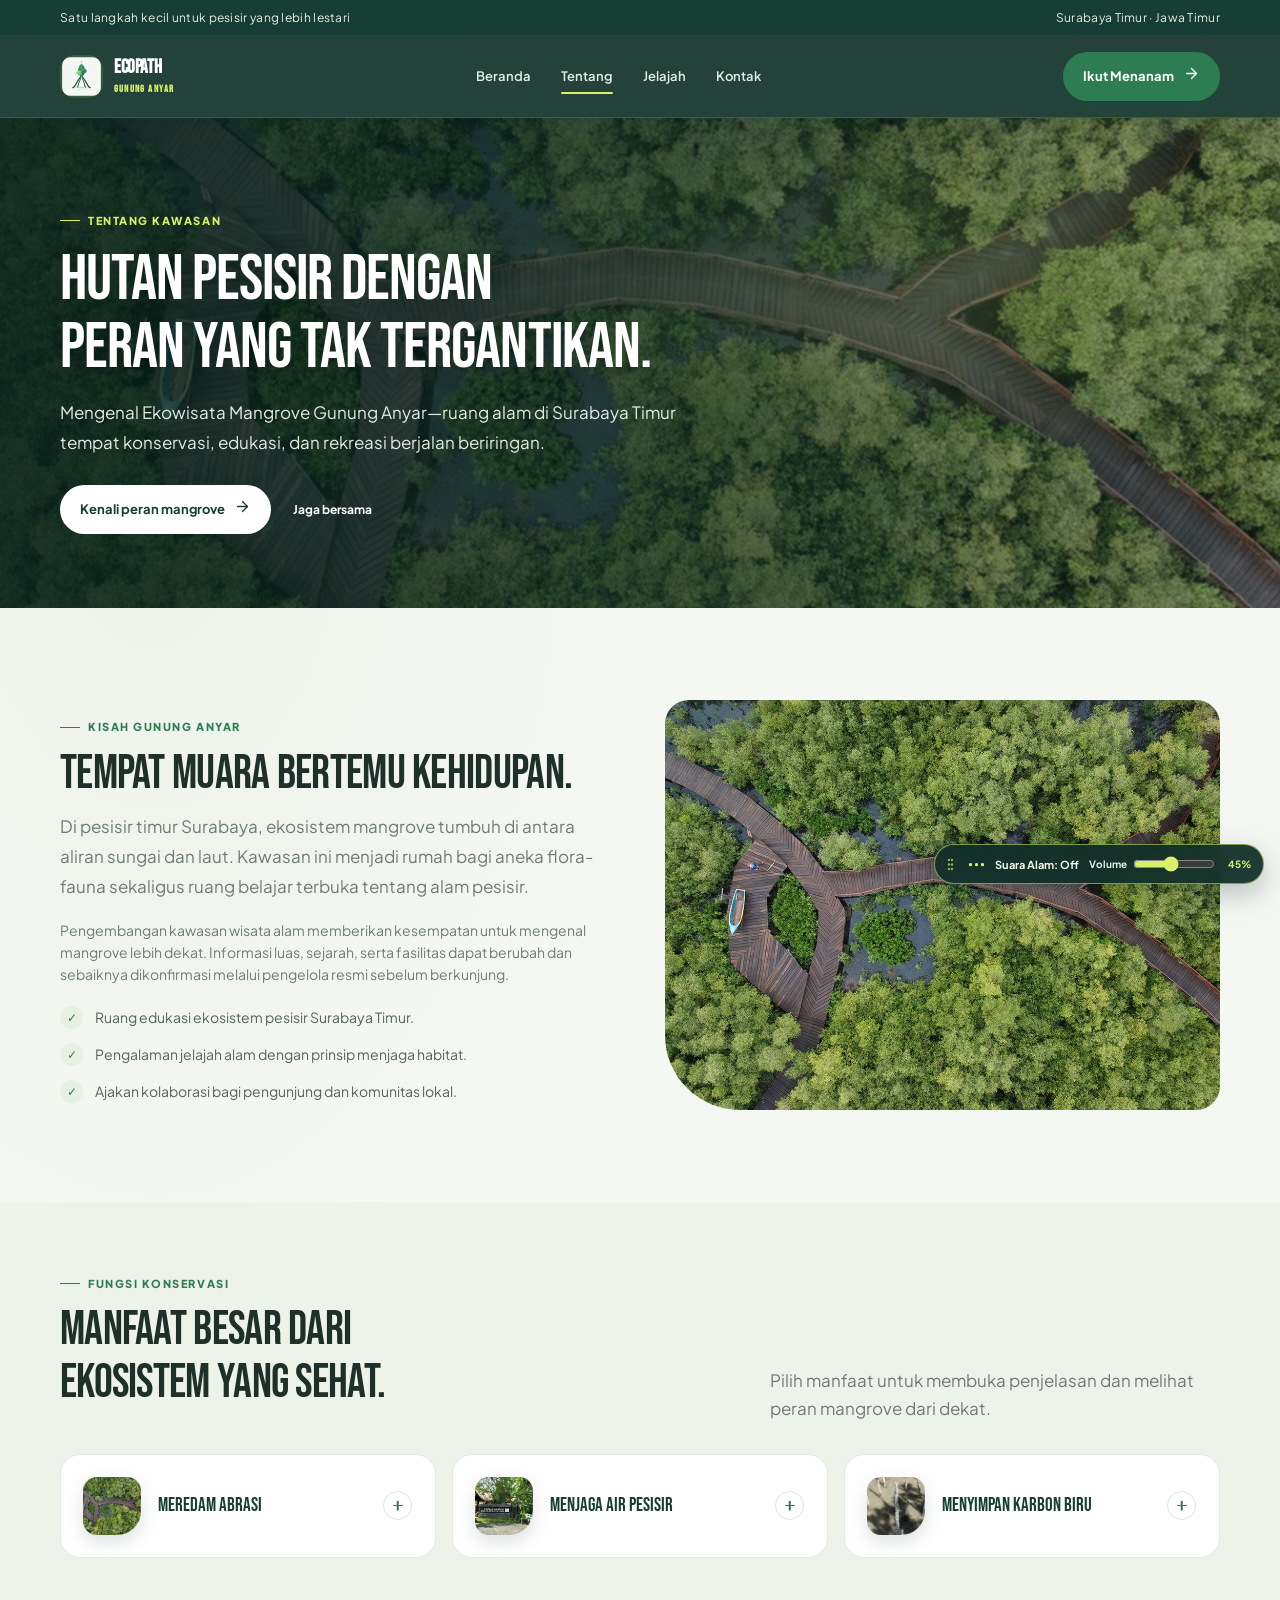
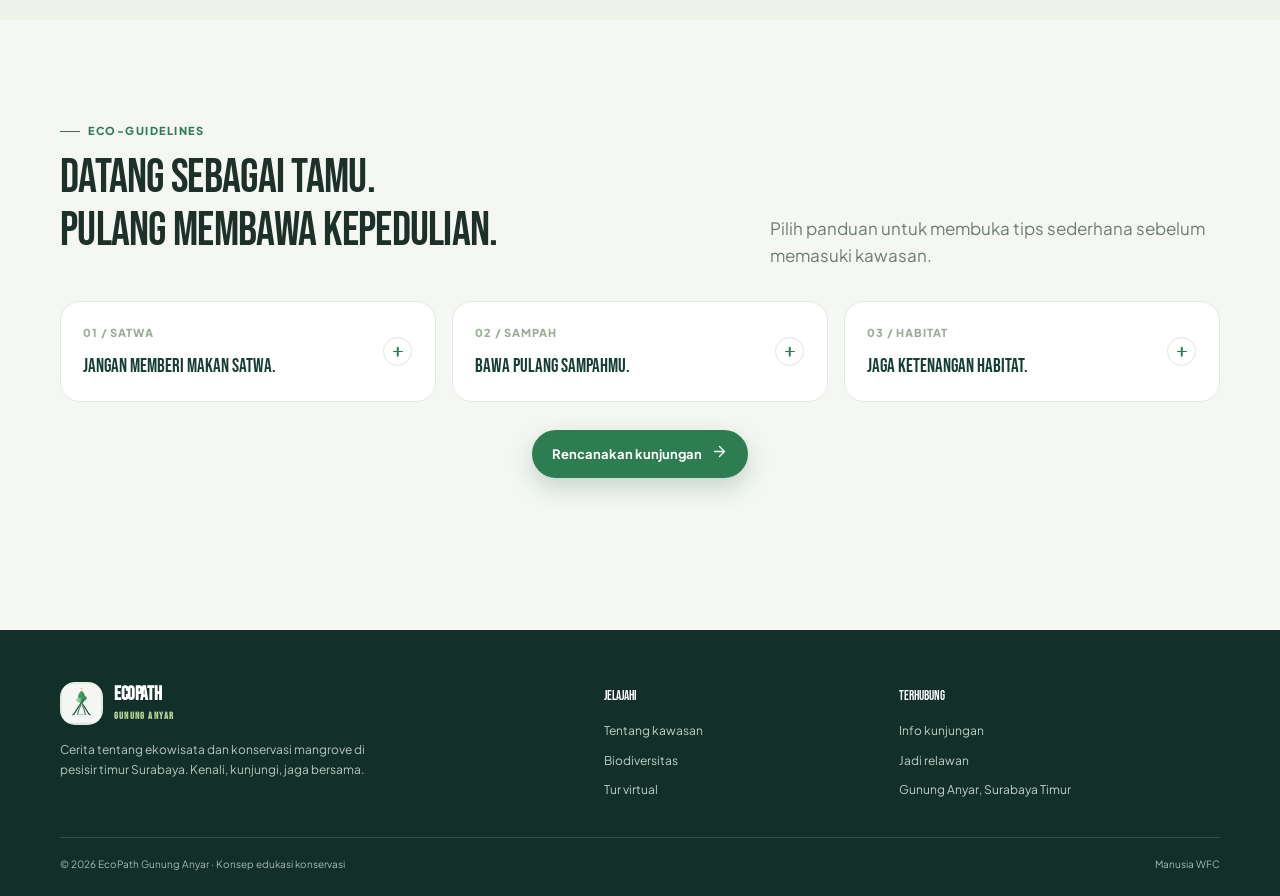
==== commit 93424a93: "Replace all logos with logo-ecopath.svg (favicon + brand-mark)" ====
--- a/about.html
+++ b/about.html
@@ -6,7 +6,7 @@
   <meta name="theme-color" content="#173e35">
   <meta name="description" content="Kenali sejarah, manfaat konservasi, dan panduan berkunjung ramah lingkungan di Mangrove Gunung Anyar Surabaya.">
   <title>Tentang Kawasan — EcoPath Gunung Anyar</title>
-  <link rel="icon" href="./assets/hero-mangrove.svg" type="image/svg+xml">
+  <link rel="icon" href="./assets/logo-ecopath.svg" type="image/svg+xml">
   <link rel="stylesheet" href="./styles.css">
   <link rel="stylesheet" href="https://unpkg.com/aos@2.3.4/dist/aos.css">
 </head>
@@ -20,7 +20,7 @@
   <header class="topbar">
     <nav class="wrap nav-row" aria-label="Navigasi utama">
       <a class="brand" href="./index.html">
-        <span class="brand-mark" data-icon="leaf"></span>
+        <img class="brand-mark" src="./assets/logo-ecopath.svg" alt="EcoPath logo">
         <span class="brand-name">EcoPath<span>Gunung Anyar</span></span>
       </a>
       <div class="nav-links">
@@ -155,7 +155,7 @@
       <div class="footer-grid">
         <div>
           <a class="brand" href="./index.html">
-            <span class="brand-mark" data-icon="leaf"></span>
+            <img class="brand-mark" src="./assets/logo-ecopath.svg" alt="EcoPath logo">
             <span class="brand-name">EcoPath<span>Gunung Anyar</span></span>
           </a>
           <p class="footer-description">Cerita tentang ekowisata dan konservasi mangrove di pesisir timur Surabaya. Kenali, kunjungi, jaga bersama.</p>
--- a/styles.css
+++ b/styles.css
@@ -118,6 +118,12 @@
 .brand-mark svg {
   width: 25px;
   height: 25px
+}
+
+.brand-mark img {
+  width: 25px;
+  height: 25px;
+  object-fit: contain
 }
 
 .brand-name {
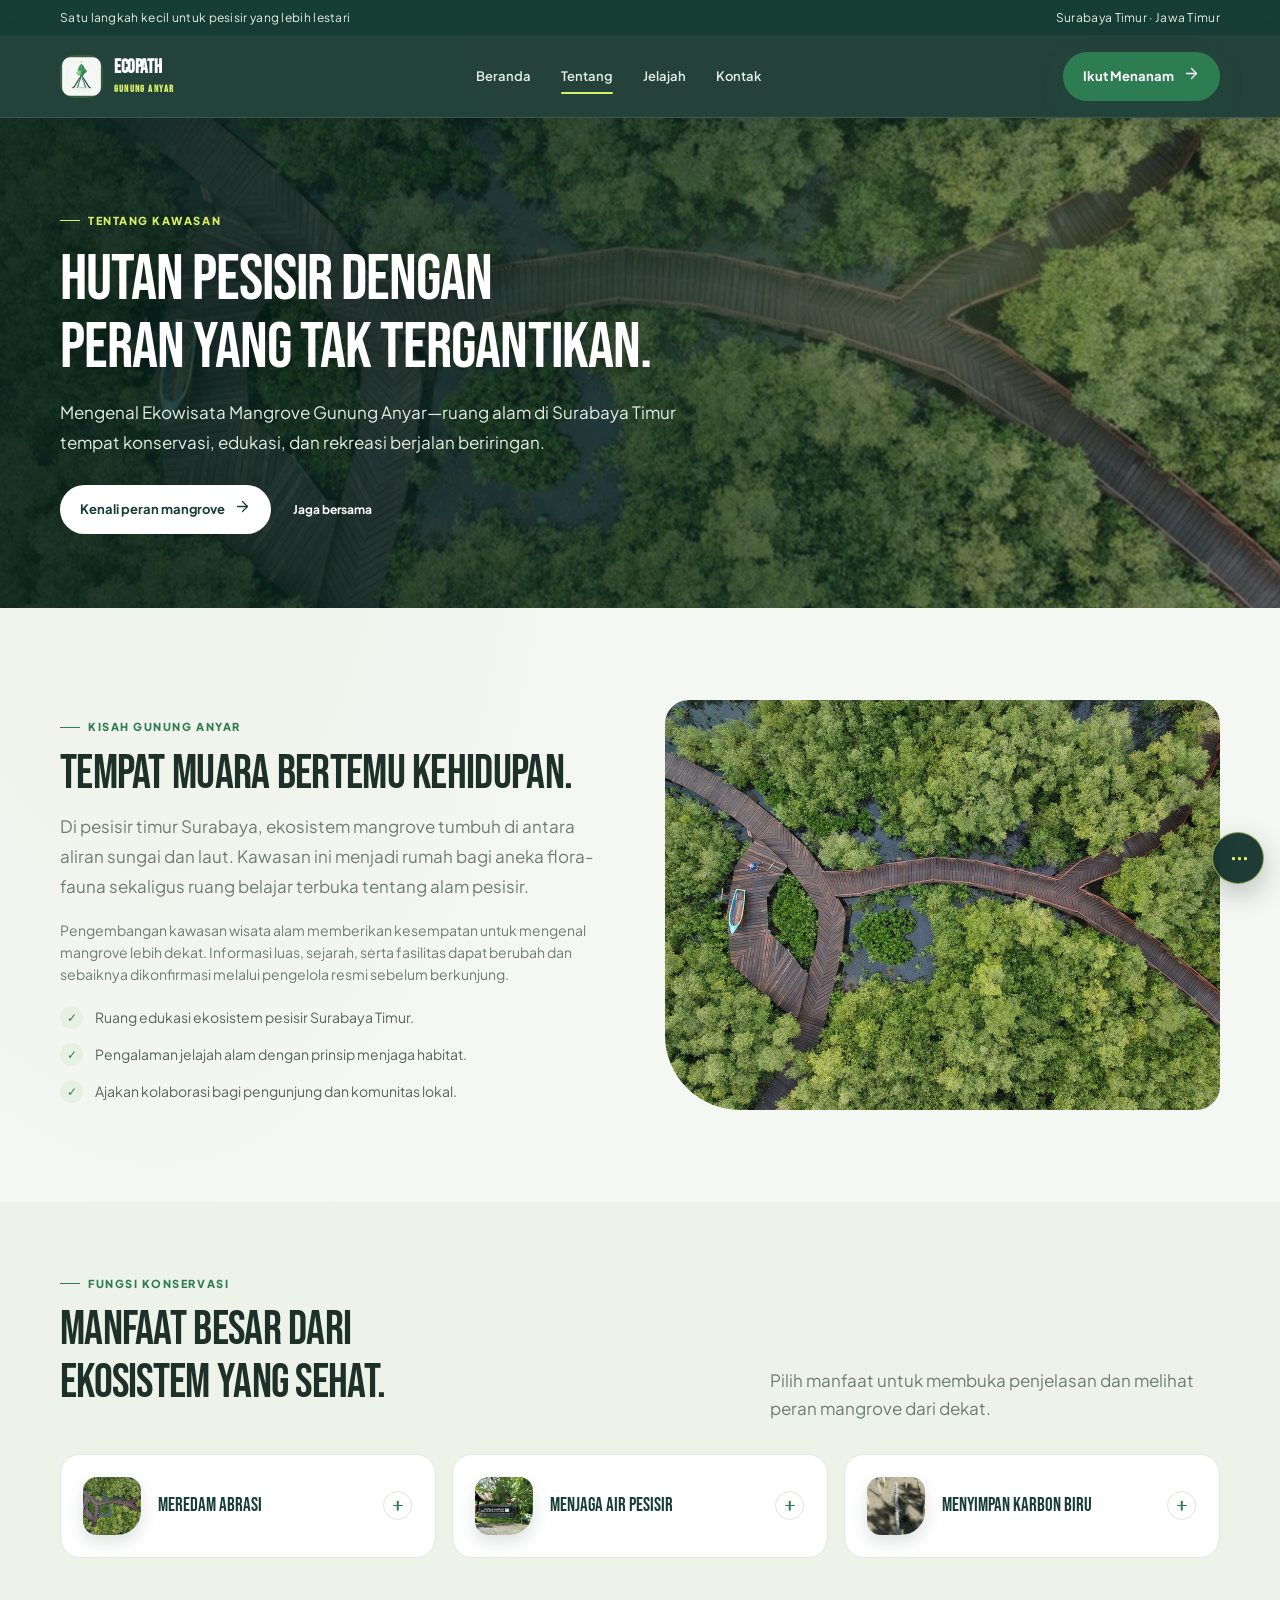
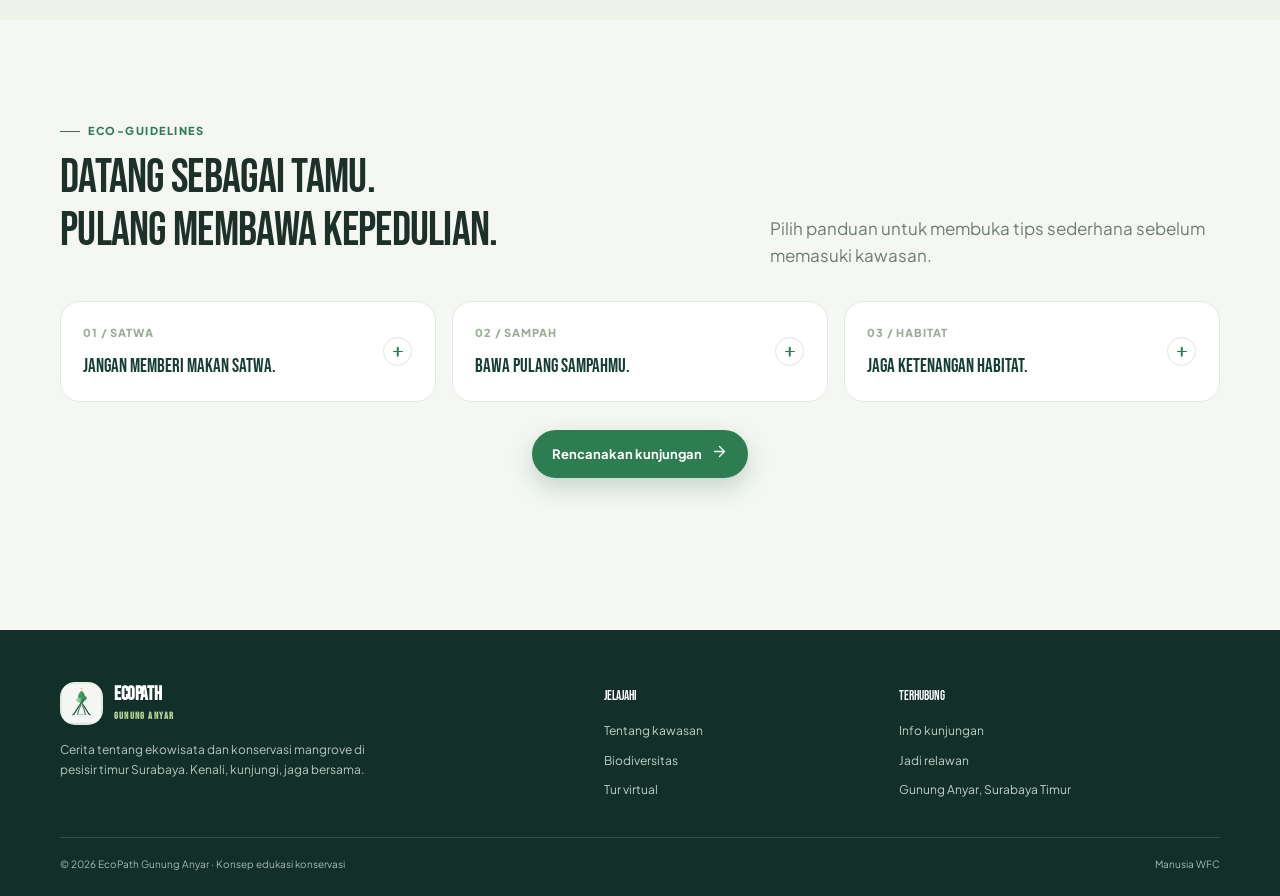
==== commit 92d8b195: "Enhance responsive layout for laptop/tablet/mobile & expand sound widget from circular to elongated " ====
--- a/about.html
+++ b/about.html
@@ -186,8 +186,8 @@
   <div class="sound-widget" role="group" aria-label="Kontrol suara alam">
     <button class="sound-toggle" type="button" aria-pressed="false" aria-label="Aktifkan suara alam" data-sound-toggle>
       <span class="sound-equalizer" aria-hidden="true"><i></i><i></i><i></i></span>
-      <span data-sound-label>Suara Alam: Off</span>
     </button>
+    <span class="sound-label" data-sound-label>Suara Alam: Off</span>
     <label class="sound-volume">
       <span>Volume</span>
       <input id="sound-volume" type="range" min="0" max="100" step="1" value="45" aria-label="Volume suara alam" aria-valuetext="45%" data-sound-volume>
--- a/styles.css
+++ b/styles.css
@@ -1776,7 +1776,8 @@
 
 @media(max-width:700px) {
   .wrap {
-    width: min(100% - 34px, 520px)
+    width: calc(100% - 32px);
+    max-width: 100%;
   }
 
   .announcement .wrap {
@@ -4781,6 +4782,7 @@
   grid-template-columns: repeat(2, minmax(0, 1fr))
 }
 
+/* ── SOUND WIDGET: bulat saat off, pill saat on ── */
 .sound-widget {
   position: fixed;
   right: max(16px, env(safe-area-inset-right));
@@ -4789,27 +4791,33 @@
   box-sizing: border-box;
   display: flex;
   align-items: center;
-  gap: 10px;
-  max-width: calc(100vw - 32px);
-  padding: 7px 12px;
-  border: 1px solid rgba(217, 241, 106, .55);
+  overflow: hidden;
+  border: 1.5px solid rgba(217, 241, 106, .55);
   border-radius: 999px;
   background: rgba(16, 47, 41, .94);
   box-shadow: 0 10px 28px rgba(8, 31, 26, .25);
   backdrop-filter: blur(10px);
-  transition: transform .2s ease, border-color .2s ease, box-shadow .2s ease;
   touch-action: none;
   user-select: none;
+  /* Collapsed = bulat sempurna 52x52 */
+  width: 52px;
+  min-width: 52px;
+  max-width: 52px;
+  height: 52px;
+  padding: 0;
+  transition: width .45s cubic-bezier(.16, 1, .3, 1),
+              max-width .45s cubic-bezier(.16, 1, .3, 1),
+              border-color .2s ease,
+              box-shadow .2s ease,
+              transform .2s ease;
 }
 
 .sound-widget:hover {
   transform: translateY(-2px);
-  border-color: #d9f16a
-}
-
-.sound-widget.is-draggable {
-  cursor: grab;
-}
+  border-color: #d9f16a;
+}
+
+.sound-widget.is-draggable { cursor: grab; }
 
 .sound-widget.is-dragging {
   cursor: grabbing !important;
@@ -4819,93 +4827,104 @@
   opacity: .95;
 }
 
-.sound-drag-handle {
+/* Handle drag disembunyikan karena dragging via full widget */
+.sound-drag-handle { display: none; }
+
+/* ── Tombol toggle: selalu lingkaran 52×52 ── */
+.sound-toggle {
+  position: relative;
+  flex-shrink: 0;
   display: inline-flex;
   align-items: center;
   justify-content: center;
-  color: rgba(217, 241, 106, .65);
-  cursor: grab;
-  padding-right: 2px;
-  transition: color .2s ease;
-}
-
-.sound-widget:hover .sound-drag-handle {
-  color: #d9f16a;
-}
-
-.sound-widget.is-dragging .sound-drag-handle {
-  cursor: grabbing !important;
-}
-
-.sound-toggle {
-  position: relative;
-  display: inline-flex;
-  align-items: center;
-  justify-content: center;
-  gap: 9px;
-  min-width: 0;
-  max-width: calc(100vw - 32px);
-  padding: 4px 0;
+  width: 52px;
+  min-width: 52px;
+  height: 52px;
+  padding: 0;
   border: 0;
-  border-radius: 0;
+  border-radius: 999px;
   background: transparent;
   color: #f4f7ed;
-  font: 700 11px var(--font-body);
   cursor: pointer;
-  transition: color .2s ease
+  transition: color .2s ease;
 }
 
 .toast {
-  bottom: 76px
-}
-
-.sound-toggle:hover {
-  color: #d9f16a
-}
+  bottom: 74px;
+}
+
+.sound-toggle:hover { color: #d9f16a; }
 
 .sound-toggle:focus-visible {
   outline: 3px solid #d9f16a;
-  outline-offset: 5px
-}
-
+  outline-offset: 3px;
+}
+
+/* ── Label (Suara Alam: On/Off) ── */
+[data-sound-label],
+.sound-label {
+  flex-shrink: 0;
+  white-space: nowrap;
+  overflow: hidden;
+  font: 700 11px var(--font-body);
+  color: #f4f7ed;
+  opacity: 0;
+  max-width: 0;
+  padding: 0;
+  pointer-events: none;
+  transition: max-width .35s ease,
+              opacity .25s ease,
+              padding .35s ease;
+}
+
+/* ── Volume ── */
 .sound-volume {
   display: flex;
   align-items: center;
   gap: 6px;
-  min-width: 0;
+  flex-shrink: 0;
+  white-space: nowrap;
+  overflow: hidden;
   color: #e5eee7;
   font: 700 10px var(--font-body);
-  white-space: nowrap
+  opacity: 0;
+  max-width: 0;
+  padding: 0;
+  pointer-events: none;
+  transition: max-width .35s ease .05s,
+              opacity .25s ease .05s,
+              padding .35s ease .05s;
 }
 
 .sound-volume input {
   width: 82px;
-  min-width: 56px;
+  min-width: 54px;
   height: 20px;
   margin: 0;
   accent-color: #d9f16a;
-  cursor: pointer
+  cursor: pointer;
 }
 
 .sound-volume input:focus-visible {
   outline: 2px solid #d9f16a;
-  outline-offset: 3px
+  outline-offset: 3px;
 }
 
 .sound-volume-value {
   min-width: 30px;
   color: #d9f16a;
   text-align: right;
-  font-size: 10px
-}
-
+  font-size: 10px;
+}
+
+/* ── Equalizer bars ── */
 .sound-equalizer {
   display: flex;
   align-items: center;
   justify-content: center;
   gap: 3px;
   width: 20px;
-  height: 16px
+  height: 16px;
 }
 
 .sound-equalizer i {
@@ -4916,19 +4935,44 @@
   background: #d9f16a;
   transform: scaleY(.65);
   transform-origin: center;
-  transition: transform .2s ease
+  transition: transform .2s ease;
 }
 
 .sound-toggle[aria-pressed=true] .sound-equalizer i {
-  animation: sound-equalize .72s ease-in-out infinite alternate
+  animation: sound-equalize .72s ease-in-out infinite alternate;
 }
 
 .sound-toggle[aria-pressed=true] .sound-equalizer i:nth-child(2) {
-  animation-delay: -.36s
+  animation-delay: -.36s;
 }
 
 .sound-toggle[aria-pressed=true] .sound-equalizer i:nth-child(3) {
-  animation-delay: -.18s
+  animation-delay: -.18s;
+}
+
+/* ── EXPANDED: Ketika ditekan menjadi panjang ── */
+.sound-widget:has([aria-pressed="true"]),
+.sound-widget.is-expanded {
+  width: 375px;
+  max-width: calc(100vw - 28px);
+}
+
+.sound-widget:has([aria-pressed="true"]) [data-sound-label],
+.sound-widget:has([aria-pressed="true"]) .sound-label,
+.sound-widget.is-expanded [data-sound-label],
+.sound-widget.is-expanded .sound-label {
+  max-width: 140px;
+  opacity: 1;
+  padding: 0 4px 0 6px;
+  pointer-events: auto;
+}
+
+.sound-widget:has([aria-pressed="true"]) .sound-volume,
+.sound-widget.is-expanded .sound-volume {
+  max-width: 220px;
+  opacity: 1;
+  padding: 0 14px 0 6px;
+  pointer-events: auto;
 }
 
 @keyframes hotspot-pulse {
@@ -4983,29 +5027,168 @@
   .adoption-options {
     grid-template-columns: 1fr
   }
-
-  .sound-widget {
-    gap: 7px;
-    padding: 7px 9px
-  }
-
-  .sound-toggle {
-    gap: 7px;
-    font-size: 10px
-  }
-
-  .sound-volume {
-    gap: 4px;
-    font-size: 9px
-  }
-
-  .sound-volume input {
-    width: 64px;
-    min-width: 48px
-  }
-
-  .sound-volume-value {
-    display: none
+}
+
+/* ── Responsive: Sound widget di semua ukuran layar ── */
+@media(max-width:480px) {
+  .sound-widget:has([aria-pressed="true"]),
+  .sound-widget.is-expanded {
+    width: calc(100vw - 24px);
+    max-width: calc(100vw - 24px);
+  }
+
+  .sound-widget:has([aria-pressed="true"]) .sound-volume input,
+  .sound-widget.is-expanded .sound-volume input {
+    width: 54px;
+    min-width: 42px;
+  }
+
+  .sound-widget:has([aria-pressed="true"]) [data-sound-label],
+  .sound-widget.is-expanded [data-sound-label] {
+    font-size: 10px;
+  }
+
+  .sound-widget:has([aria-pressed="true"]) .sound-volume-value,
+  .sound-widget.is-expanded .sound-volume-value {
+    display: none;
+  }
+}
+
+/* ── Responsive Tablet (701px - 1024px) ── */
+@media(min-width:701px) and (max-width:1024px) {
+  .wrap {
+    width: calc(100% - 40px);
+    max-width: 100%;
+  }
+
+  .species-grid {
+    grid-template-columns: repeat(2, 1fr);
+    gap: 16px;
+  }
+
+  .article-grid {
+    grid-template-columns: repeat(2, 1fr);
+    gap: 16px;
+  }
+
+  .benefits-grid,
+  .guidelines-grid {
+    grid-template-columns: repeat(2, 1fr);
+    gap: 16px;
+  }
+
+  .story-grid {
+    gap: 16px;
+  }
+
+  .habitat-explorer {
+    grid-template-columns: .85fr 1.15fr;
+  }
+
+  .tour-frame {
+    height: 380px;
+  }
+
+  .footer-grid {
+    grid-template-columns: 1.2fr .8fr .9fr;
+    gap: 28px;
+  }
+}
+
+/* ── Responsive Mobile Sedang (481px - 700px) ── */
+@media(min-width:481px) and (max-width:700px) {
+  .wrap {
+    width: calc(100% - 32px);
+    max-width: 100%;
+  }
+
+  .species-grid {
+    grid-template-columns: repeat(2, 1fr);
+    gap: 12px;
+  }
+
+  .article-grid {
+    grid-template-columns: 1fr;
+    gap: 14px;
+  }
+}
+
+/* ── Responsive Mobile Kecil (<480px) ── */
+@media(max-width:480px) {
+  body {
+    font-size: 15px;
+  }
+
+  h1 {
+    font-size: clamp(34px, 10vw, 46px);
+  }
+
+  h2 {
+    font-size: clamp(24px, 7vw, 34px);
+  }
+
+  .wrap {
+    width: calc(100% - 24px);
+  }
+
+  .section {
+    padding: 44px 0;
+  }
+
+  .section-tight {
+    padding: 32px 0;
+  }
+
+  .hero-image {
+    height: 250px;
+  }
+
+  .floating-note {
+    display: none;
+  }
+
+  .stats-strip {
+    grid-template-columns: 1fr 1fr;
+    gap: 0;
+  }
+
+  .nav-row {
+    height: 62px;
+  }
+
+  .btn {
+    padding: 11px 15px;
+    font-size: 12px;
+  }
+
+  .species-grid {
+    grid-template-columns: 1fr;
+    gap: 12px;
+  }
+
+  .species-photo {
+    height: 180px;
+  }
+
+  .article-grid {
+    grid-template-columns: 1fr;
+  }
+
+  .story-grid {
+    grid-template-columns: 1fr;
+  }
+
+  .footer-grid {
+    grid-template-columns: 1fr;
+    gap: 20px;
+  }
+
+  .footer-grid > div:first-child {
+    grid-column: auto;
+  }
+
+  .footer-bottom {
+    font-size: 9px;
   }
 }
 
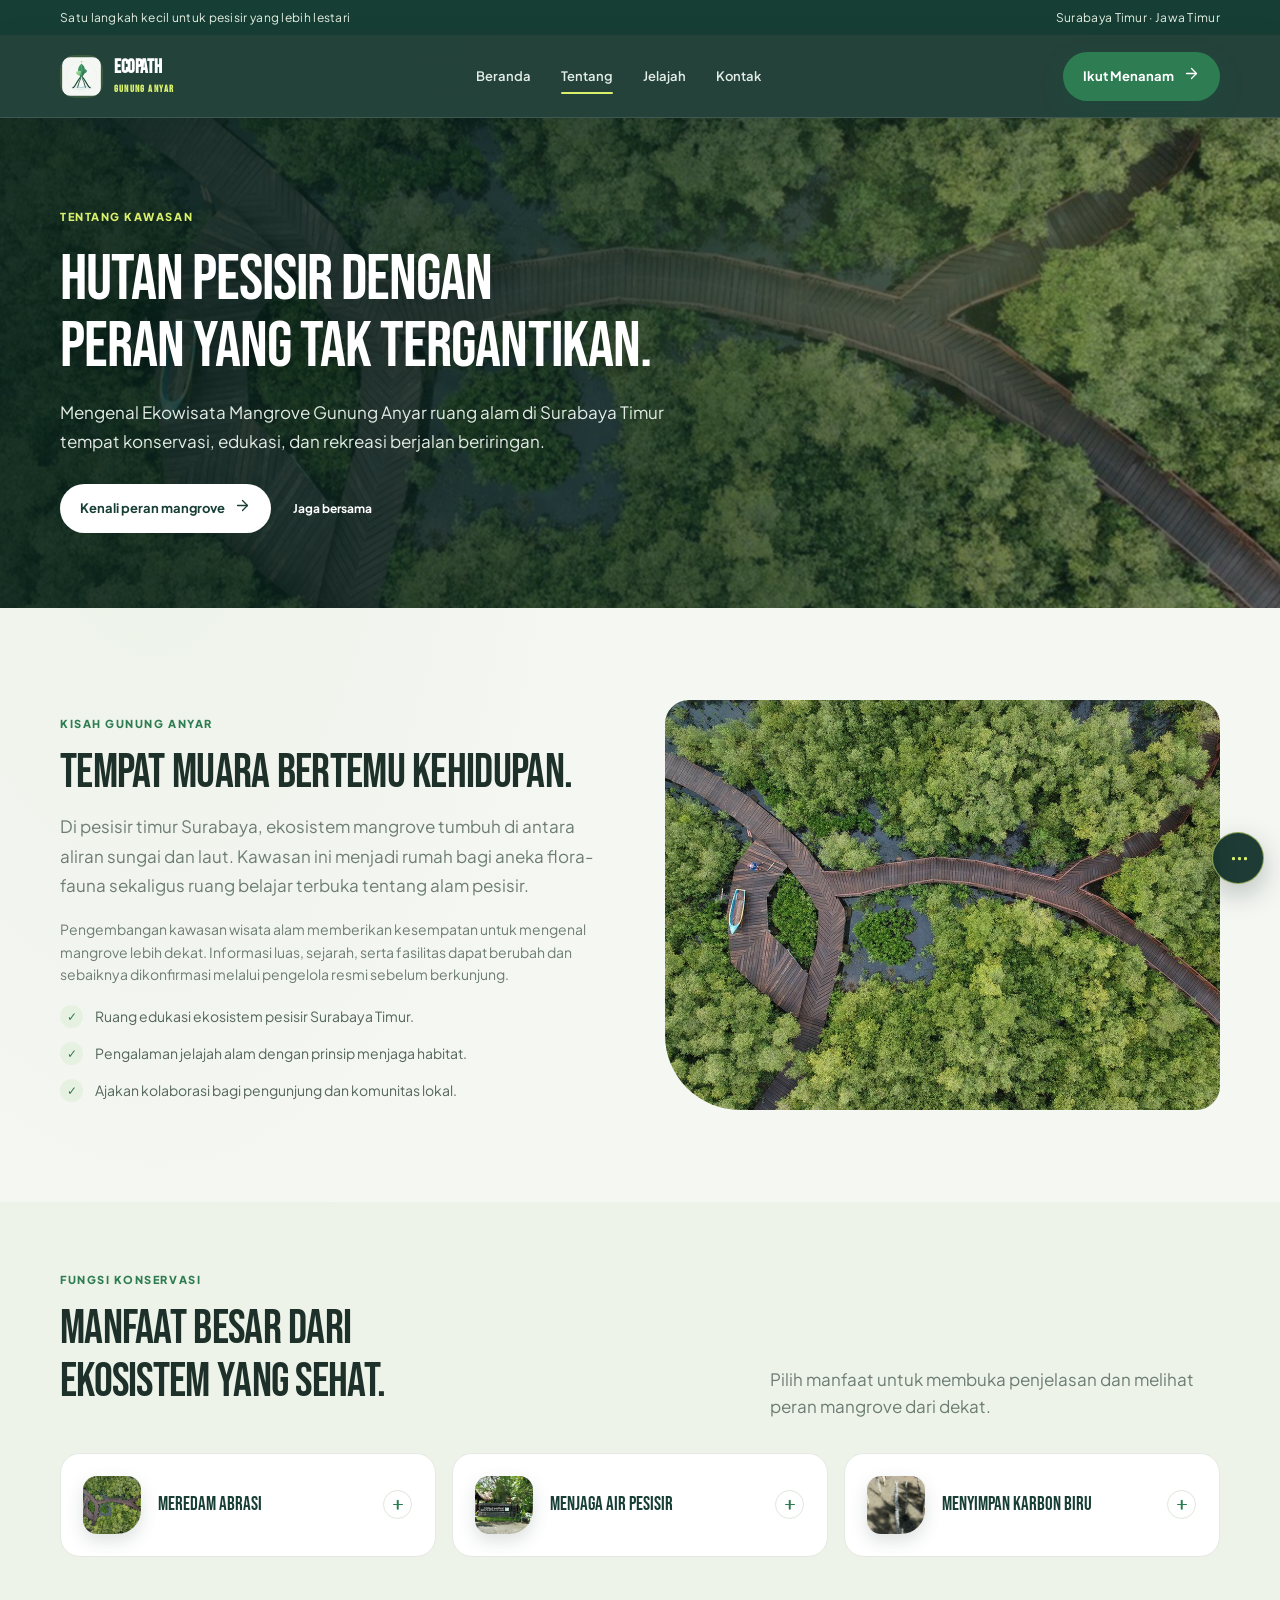
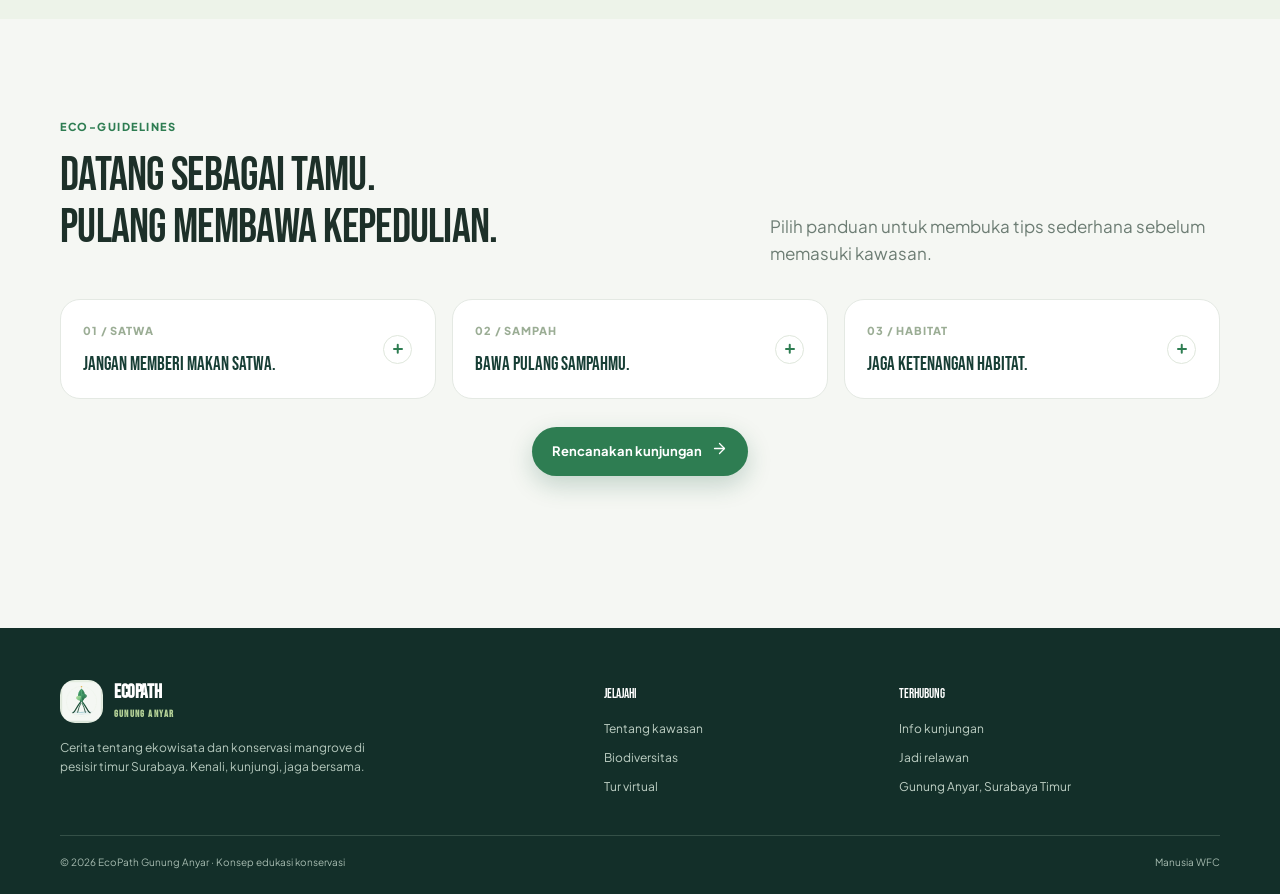
==== commit 2cc648f2: "refactor: format HTML and CSS files with code style adjustments" ====
--- a/about.html
+++ b/about.html
@@ -1,15 +1,18 @@
 <!doctype html>
 <html lang="id">
+
 <head>
   <meta charset="utf-8">
   <meta name="viewport" content="width=device-width, initial-scale=1">
   <meta name="theme-color" content="#173e35">
-  <meta name="description" content="Kenali sejarah, manfaat konservasi, dan panduan berkunjung ramah lingkungan di Mangrove Gunung Anyar Surabaya.">
-  <title>Tentang Kawasan — EcoPath Gunung Anyar</title>
+  <meta name="description"
+    content="Kenali sejarah, manfaat konservasi, dan panduan berkunjung ramah lingkungan di Mangrove Gunung Anyar Surabaya.">
+  <title>Tentang Kawasan EcoPath Gunung Anyar</title>
   <link rel="icon" href="./assets/logo-ecopath.svg" type="image/svg+xml">
   <link rel="stylesheet" href="./styles.css">
   <link rel="stylesheet" href="https://unpkg.com/aos@2.3.4/dist/aos.css">
 </head>
+
 <body>
   <div class="announcement">
     <div class="wrap">
@@ -43,7 +46,8 @@
       <div class="wrap">
         <span class="eyebrow">Tentang kawasan</span>
         <h1>Hutan pesisir dengan<br>peran yang tak tergantikan.</h1>
-        <p class="lead">Mengenal Ekowisata Mangrove Gunung Anyar—ruang alam di Surabaya Timur tempat konservasi, edukasi, dan rekreasi berjalan beriringan.</p>
+        <p class="lead">Mengenal Ekowisata Mangrove Gunung Anyar ruang alam di Surabaya Timur tempat konservasi,
+          edukasi, dan rekreasi berjalan beriringan.</p>
         <div class="cinematic-hero__actions">
           <a class="btn btn-light" href="#fungsi">Kenali peran mangrove <span data-icon="arrow"></span></a>
           <a class="cinematic-hero__link" href="./contact.html#relawan">Jaga bersama</a>
@@ -55,15 +59,19 @@
         <div data-aos="fade-right">
           <span class="eyebrow">Kisah Gunung Anyar</span>
           <h2>Tempat muara bertemu kehidupan.</h2>
-          <p class="lead">Di pesisir timur Surabaya, ekosistem mangrove tumbuh di antara aliran sungai dan laut. Kawasan ini menjadi rumah bagi aneka flora-fauna sekaligus ruang belajar terbuka tentang alam pesisir.</p>
-          <p style="color:var(--muted);font-size:14px">Pengembangan kawasan wisata alam memberikan kesempatan untuk mengenal mangrove lebih dekat. Informasi luas, sejarah, serta fasilitas dapat berubah dan sebaiknya dikonfirmasi melalui pengelola resmi sebelum berkunjung.</p>
+          <p class="lead">Di pesisir timur Surabaya, ekosistem mangrove tumbuh di antara aliran sungai dan laut. Kawasan
+            ini menjadi rumah bagi aneka flora-fauna sekaligus ruang belajar terbuka tentang alam pesisir.</p>
+          <p style="color:var(--muted);font-size:14px">Pengembangan kawasan wisata alam memberikan kesempatan untuk
+            mengenal mangrove lebih dekat. Informasi luas, sejarah, serta fasilitas dapat berubah dan sebaiknya
+            dikonfirmasi melalui pengelola resmi sebelum berkunjung.</p>
           <ul class="check-list">
             <li><span class="check">✓</span><span>Ruang edukasi ekosistem pesisir Surabaya Timur.</span></li>
             <li><span class="check">✓</span><span>Pengalaman jelajah alam dengan prinsip menjaga habitat.</span></li>
             <li><span class="check">✓</span><span>Ajakan kolaborasi bagi pengunjung dan komunitas lokal.</span></li>
           </ul>
         </div>
-        <img class="about-photo" src="./assets/mangrovedua.jpg" alt="Jalur papan di tengah hutan mangrove Gunung Anyar dilihat dari atas" data-aos="fade-left">
+        <img class="about-photo" src="./assets/mangrovedua.jpg"
+          alt="Jalur papan di tengah hutan mangrove Gunung Anyar dilihat dari atas" data-aos="fade-left">
       </div>
     </section>
     <section class="section-tight" id="fungsi" style="background:#edf3e9">
@@ -82,8 +90,10 @@
               <span class="benefit-title">Meredam abrasi</span>
               <span class="details-toggle" aria-hidden="true"></span>
             </summary>
-            <p>Jalinan akar memperlambat arus, menangkap sedimen, dan membantu melindungi garis pantai dari energi gelombang.</p>
-            <span class="benefit-extra">Dampaknya bergantung pada kondisi habitat, pasang surut, dan kesehatan vegetasi setempat.</span>
+            <p>Jalinan akar memperlambat arus, menangkap sedimen, dan membantu melindungi garis pantai dari energi
+              gelombang.</p>
+            <span class="benefit-extra">Dampaknya bergantung pada kondisi habitat, pasang surut, dan kesehatan vegetasi
+              setempat.</span>
           </details>
           <details class="benefit-card">
             <summary class="benefit-summary">
@@ -91,8 +101,10 @@
               <span class="benefit-title">Menjaga air pesisir</span>
               <span class="details-toggle" aria-hidden="true"></span>
             </summary>
-            <p>Ekosistem pesisir membantu menjaga keseimbangan lingkungan dan menjadi zona peralihan antara daratan dan laut.</p>
-            <span class="benefit-extra">Akar dan sedimen menjadi bagian dari proses alami yang menghubungkan daratan, sungai, dan laut.</span>
+            <p>Ekosistem pesisir membantu menjaga keseimbangan lingkungan dan menjadi zona peralihan antara daratan dan
+              laut.</p>
+            <span class="benefit-extra">Akar dan sedimen menjadi bagian dari proses alami yang menghubungkan daratan,
+              sungai, dan laut.</span>
           </details>
           <details class="benefit-card">
             <summary class="benefit-summary">
@@ -100,8 +112,10 @@
               <span class="benefit-title">Menyimpan karbon biru</span>
               <span class="details-toggle" aria-hidden="true"></span>
             </summary>
-            <p>Mangrove menyerap dan menyimpan karbon dalam biomassa serta sedimen, berkontribusi pada mitigasi perubahan iklim.</p>
-            <span class="benefit-extra">Menjaga hutan yang sudah tumbuh membantu melindungi simpanan karbon alami ini.</span>
+            <p>Mangrove menyerap dan menyimpan karbon dalam biomassa serta sedimen, berkontribusi pada mitigasi
+              perubahan iklim.</p>
+            <span class="benefit-extra">Menjaga hutan yang sudah tumbuh membantu melindungi simpanan karbon alami
+              ini.</span>
           </details>
         </div>
       </div>
@@ -122,7 +136,8 @@
               <span class="guideline-title">Jangan memberi makan satwa.</span>
               <span class="details-toggle" aria-hidden="true"></span>
             </summary>
-            <p>Hindari memberi makanan kepada monyet ekor panjang atau satwa lainnya. Makanan manusia dapat mengubah perilaku dan membahayakan kesehatannya.</p>
+            <p>Hindari memberi makanan kepada monyet ekor panjang atau satwa lainnya. Makanan manusia dapat mengubah
+              perilaku dan membahayakan kesehatannya.</p>
             <span class="guideline-tip">Amati dari jarak aman dan simpan makanan di dalam tas.</span>
           </details>
           <details class="guideline-card">
@@ -131,7 +146,8 @@
               <span class="guideline-title">Bawa pulang sampahmu.</span>
               <span class="details-toggle" aria-hidden="true"></span>
             </summary>
-            <p>Gunakan botol minum isi ulang, kurangi plastik sekali pakai, dan pastikan tidak ada sampah tertinggal di jalur maupun perairan.</p>
+            <p>Gunakan botol minum isi ulang, kurangi plastik sekali pakai, dan pastikan tidak ada sampah tertinggal di
+              jalur maupun perairan.</p>
             <span class="guideline-tip">Bawa kantong kecil untuk sampah pribadi sampai menemukan tempat sampah.</span>
           </details>
           <details class="guideline-card">
@@ -140,7 +156,8 @@
               <span class="guideline-title">Jaga ketenangan habitat.</span>
               <span class="details-toggle" aria-hidden="true"></span>
             </summary>
-            <p>Kurangi suara di zona burung, jangan memetik tumbuhan, dan tetap berada pada jalur yang diizinkan pengelola.</p>
+            <p>Kurangi suara di zona burung, jangan memetik tumbuhan, dan tetap berada pada jalur yang diizinkan
+              pengelola.</p>
             <span class="guideline-tip">Ikuti arahan pengelola bila jalur atau area tertentu sedang dibatasi.</span>
           </details>
         </div>
@@ -158,7 +175,8 @@
             <img class="brand-mark" src="./assets/logo-ecopath.svg" alt="EcoPath logo">
             <span class="brand-name">EcoPath<span>Gunung Anyar</span></span>
           </a>
-          <p class="footer-description">Cerita tentang ekowisata dan konservasi mangrove di pesisir timur Surabaya. Kenali, kunjungi, jaga bersama.</p>
+          <p class="footer-description">Cerita tentang ekowisata dan konservasi mangrove di pesisir timur Surabaya.
+            Kenali, kunjungi, jaga bersama.</p>
         </div>
         <div>
           <h3>Jelajahi</h3>
@@ -190,12 +208,20 @@
     <span class="sound-label" data-sound-label>Suara Alam: Off</span>
     <label class="sound-volume">
       <span>Volume</span>
-      <input id="sound-volume" type="range" min="0" max="100" step="1" value="45" aria-label="Volume suara alam" aria-valuetext="45%" data-sound-volume>
+      <input id="sound-volume" type="range" min="0" max="100" step="1" value="45" aria-label="Volume suara alam"
+        aria-valuetext="45%" data-sound-volume>
       <span class="sound-volume-value" aria-hidden="true" data-sound-volume-output>45%</span>
     </label>
+    <button class="sound-close" type="button" aria-label="Ciutkan panel" data-sound-close
+      title="Ciutkan ke tombol bulat"><svg width="10" height="10" viewBox="0 0 12 12" fill="currentColor"
+        aria-hidden="true">
+        <path
+          d="M2.2 2.2a1 1 0 0 1 1.4 0L6 4.6l2.4-2.4a1 1 0 1 1 1.4 1.4L7.4 6l2.4 2.4a1 1 0 1 1-1.4 1.4L6 7.4l-2.4 2.4a1 1 0 0 1-1.4-1.4L4.6 6 2.2 3.6a1 1 0 0 1 0-1.4z" />
+      </svg></button>
   </div>
   <span class="sr-only" role="status" aria-live="polite" data-sound-status></span>
   <script src="https://unpkg.com/aos@2.3.4/dist/aos.js"></script>
   <script src="./app.js"></script>
 </body>
+
 </html>
--- a/styles.css
+++ b/styles.css
@@ -233,13 +233,6 @@
   font-weight: 800
 }
 
-.eyebrow:before {
-  content: "";
-  width: 20px;
-  height: 1px;
-  background: currentColor
-}
-
 h1,
 h2,
 h3,
@@ -1598,8 +1591,7 @@
   margin-top: 27px
 }
 
-.social-links a,
-.social-links span {
+.social-links a {
   width: 36px;
   height: 36px;
   display: grid;
@@ -1607,6 +1599,12 @@
   border: 1px solid #557467;
   border-radius: 50%;
   font-size: 12px
+}
+
+.social-links img {
+  width: 22px;
+  height: 22px;
+  object-fit: contain
 }
 
 .form-card {
@@ -2287,7 +2285,7 @@
 }
 
 body.home-page .story-answer p {
-  color: #d5e5d9
+  color: #edf5df;
 }
 
 body.home-page .story-visual {
@@ -2435,7 +2433,7 @@
 }
 
 body.home-page .adoption p {
-  color: #d5e5d9
+  color: #e8e2d5
 }
 
 body.home-page .btn-light {
@@ -4782,8 +4780,9 @@
   grid-template-columns: repeat(2, minmax(0, 1fr))
 }
 
-/* ── SOUND WIDGET: bulat saat off, pill saat on ── */
+/* ── SOUND WIDGET: bulat default (52×52), melebar saat .is-expanded ── */
 .sound-widget {
+  --sound-bar-width: 380px;
   position: fixed;
   right: max(16px, env(safe-area-inset-right));
   bottom: max(16px, env(safe-area-inset-bottom));
@@ -4799,17 +4798,17 @@
   backdrop-filter: blur(10px);
   touch-action: none;
   user-select: none;
-  /* Collapsed = bulat sempurna 52x52 */
+  /* Default = bulat sempurna 52x52 */
   width: 52px;
   min-width: 52px;
   max-width: 52px;
   height: 52px;
   padding: 0;
   transition: width .45s cubic-bezier(.16, 1, .3, 1),
-              max-width .45s cubic-bezier(.16, 1, .3, 1),
-              border-color .2s ease,
-              box-shadow .2s ease,
-              transform .2s ease;
+    max-width .45s cubic-bezier(.16, 1, .3, 1),
+    border-color .25s ease,
+    box-shadow .25s ease,
+    transform .2s ease;
 }
 
 .sound-widget:hover {
@@ -4817,7 +4816,15 @@
   border-color: #d9f16a;
 }
 
-.sound-widget.is-draggable { cursor: grab; }
+/* Status saat audio menyala (baik saat bulat maupun melebar) */
+.sound-widget.is-playing {
+  border-color: #d9f16a;
+  box-shadow: 0 10px 28px rgba(8, 31, 26, .35), 0 0 0 2px rgba(217, 241, 106, .28);
+}
+
+.sound-widget.is-draggable {
+  cursor: grab;
+}
 
 .sound-widget.is-dragging {
   cursor: grabbing !important;
@@ -4828,9 +4835,11 @@
 }
 
 /* Handle drag disembunyikan karena dragging via full widget */
-.sound-drag-handle { display: none; }
-
-/* ── Tombol toggle: selalu lingkaran 52×52 ── */
+.sound-drag-handle {
+  display: none;
+}
+
+/* ── Tombol toggle utama: selalu lingkaran 52×52 ── */
 .sound-toggle {
   position: relative;
   flex-shrink: 0;
@@ -4853,7 +4862,9 @@
   bottom: 74px;
 }
 
-.sound-toggle:hover { color: #d9f16a; }
+.sound-toggle:hover {
+  color: #d9f16a;
+}
 
 .sound-toggle:focus-visible {
   outline: 3px solid #d9f16a;
@@ -4873,8 +4884,8 @@
   padding: 0;
   pointer-events: none;
   transition: max-width .35s ease,
-              opacity .25s ease,
-              padding .35s ease;
+    opacity .25s ease,
+    padding .35s ease;
 }
 
 /* ── Volume ── */
@@ -4882,7 +4893,8 @@
   display: flex;
   align-items: center;
   gap: 6px;
-  flex-shrink: 0;
+  flex: 1;
+  min-width: 0;
   white-space: nowrap;
   overflow: hidden;
   color: #e5eee7;
@@ -4892,13 +4904,13 @@
   padding: 0;
   pointer-events: none;
   transition: max-width .35s ease .05s,
-              opacity .25s ease .05s,
-              padding .35s ease .05s;
+    opacity .25s ease .05s,
+    padding .35s ease .05s;
 }
 
 .sound-volume input {
-  width: 82px;
-  min-width: 54px;
+  width: 78px;
+  min-width: 48px;
   height: 20px;
   margin: 0;
   accent-color: #d9f16a;
@@ -4911,13 +4923,38 @@
 }
 
 .sound-volume-value {
-  min-width: 30px;
+  min-width: 28px;
   color: #d9f16a;
   text-align: right;
   font-size: 10px;
 }
 
-/* ── Equalizer bars ── */
+/* ── Tombol Tutup / Ciutkan (✕) ── */
+.sound-close {
+  display: inline-flex;
+  align-items: center;
+  justify-content: center;
+  flex-shrink: 0;
+  width: 24px;
+  height: 24px;
+  margin-right: 8px;
+  padding: 0;
+  border: 0;
+  border-radius: 50%;
+  background: rgba(255, 255, 255, .1);
+  color: #b5c9bd;
+  cursor: pointer;
+  opacity: 0;
+  pointer-events: none;
+  transition: opacity .25s ease, background .2s ease, color .2s ease;
+}
+
+.sound-close:hover {
+  background: rgba(255, 255, 255, .22);
+  color: #fff;
+}
+
+/* ── Equalizer bars: beranimasi saat musik menyala ── */
 .sound-equalizer {
   display: flex;
   align-items: center;
@@ -4925,6 +4962,7 @@
   gap: 3px;
   width: 20px;
   height: 16px;
+  pointer-events: none;
 }
 
 .sound-equalizer i {
@@ -4936,29 +4974,30 @@
   transform: scaleY(.65);
   transform-origin: center;
   transition: transform .2s ease;
-}
-
+  pointer-events: none;
+}
+
+.sound-widget.is-playing .sound-equalizer i,
 .sound-toggle[aria-pressed=true] .sound-equalizer i {
   animation: sound-equalize .72s ease-in-out infinite alternate;
 }
 
+.sound-widget.is-playing .sound-equalizer i:nth-child(2),
 .sound-toggle[aria-pressed=true] .sound-equalizer i:nth-child(2) {
   animation-delay: -.36s;
 }
 
+.sound-widget.is-playing .sound-equalizer i:nth-child(3),
 .sound-toggle[aria-pressed=true] .sound-equalizer i:nth-child(3) {
   animation-delay: -.18s;
 }
 
-/* ── EXPANDED: Ketika ditekan menjadi panjang ── */
-.sound-widget:has([aria-pressed="true"]),
+/* ── EXPANDED: Ketika ditekan menjadi panjang (responsif per device) ── */
 .sound-widget.is-expanded {
-  width: 375px;
+  width: var(--sound-bar-width, 380px);
   max-width: calc(100vw - 28px);
 }
 
-.sound-widget:has([aria-pressed="true"]) [data-sound-label],
-.sound-widget:has([aria-pressed="true"]) .sound-label,
 .sound-widget.is-expanded [data-sound-label],
 .sound-widget.is-expanded .sound-label {
   max-width: 140px;
@@ -4967,11 +5006,15 @@
   pointer-events: auto;
 }
 
-.sound-widget:has([aria-pressed="true"]) .sound-volume,
 .sound-widget.is-expanded .sound-volume {
   max-width: 220px;
   opacity: 1;
-  padding: 0 14px 0 6px;
+  padding: 0 6px 0 6px;
+  pointer-events: auto;
+}
+
+.sound-widget.is-expanded .sound-close {
+  opacity: 1;
   pointer-events: auto;
 }
 
@@ -5029,33 +5072,12 @@
   }
 }
 
-/* ── Responsive: Sound widget di semua ukuran layar ── */
-@media(max-width:480px) {
-  .sound-widget:has([aria-pressed="true"]),
-  .sound-widget.is-expanded {
-    width: calc(100vw - 24px);
-    max-width: calc(100vw - 24px);
-  }
-
-  .sound-widget:has([aria-pressed="true"]) .sound-volume input,
-  .sound-widget.is-expanded .sound-volume input {
-    width: 54px;
-    min-width: 42px;
-  }
-
-  .sound-widget:has([aria-pressed="true"]) [data-sound-label],
-  .sound-widget.is-expanded [data-sound-label] {
-    font-size: 10px;
-  }
-
-  .sound-widget:has([aria-pressed="true"]) .sound-volume-value,
-  .sound-widget.is-expanded .sound-volume-value {
-    display: none;
-  }
-}
-
 /* ── Responsive Tablet (701px - 1024px) ── */
 @media(min-width:701px) and (max-width:1024px) {
+  .sound-widget {
+    --sound-bar-width: 350px;
+  }
+
   .wrap {
     width: calc(100% - 40px);
     max-width: 100%;
@@ -5097,6 +5119,10 @@
 
 /* ── Responsive Mobile Sedang (481px - 700px) ── */
 @media(min-width:481px) and (max-width:700px) {
+  .sound-widget {
+    --sound-bar-width: min(340px, calc(100vw - 32px));
+  }
+
   .wrap {
     width: calc(100% - 32px);
     max-width: 100%;
@@ -5115,6 +5141,34 @@
 
 /* ── Responsive Mobile Kecil (<480px) ── */
 @media(max-width:480px) {
+  .sound-widget {
+    --sound-bar-width: calc(100vw - 24px);
+  }
+
+  .sound-widget.is-expanded {
+    width: calc(100vw - 24px);
+    max-width: calc(100vw - 24px);
+  }
+
+  .sound-widget.is-expanded .sound-volume input {
+    width: 50px;
+    min-width: 38px;
+  }
+
+  .sound-widget.is-expanded [data-sound-label] {
+    font-size: 10px;
+  }
+
+  .sound-widget.is-expanded .sound-volume-value {
+    display: none;
+  }
+
+  .sound-close {
+    width: 22px;
+    height: 22px;
+    margin-right: 6px;
+  }
+
   body {
     font-size: 15px;
   }
@@ -5183,7 +5237,7 @@
     gap: 20px;
   }
 
-  .footer-grid > div:first-child {
+  .footer-grid>div:first-child {
     grid-column: auto;
   }
 
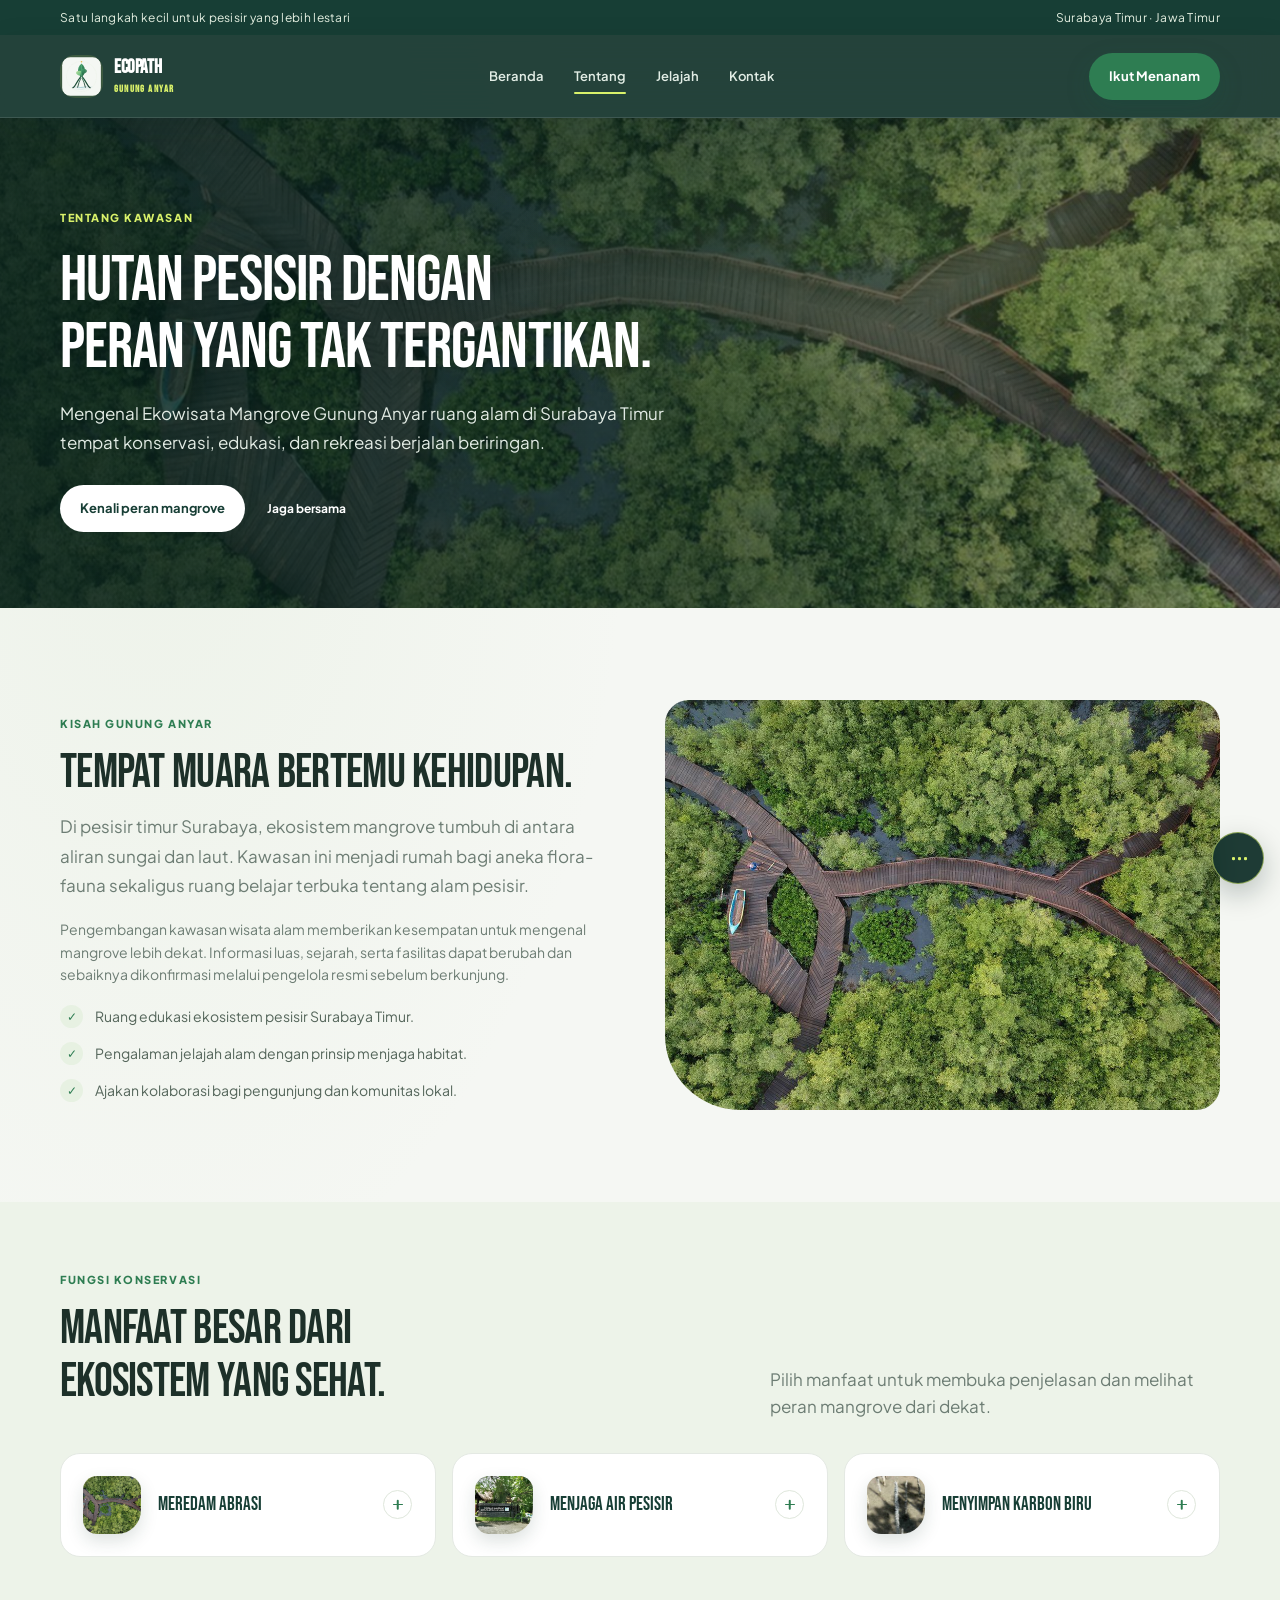
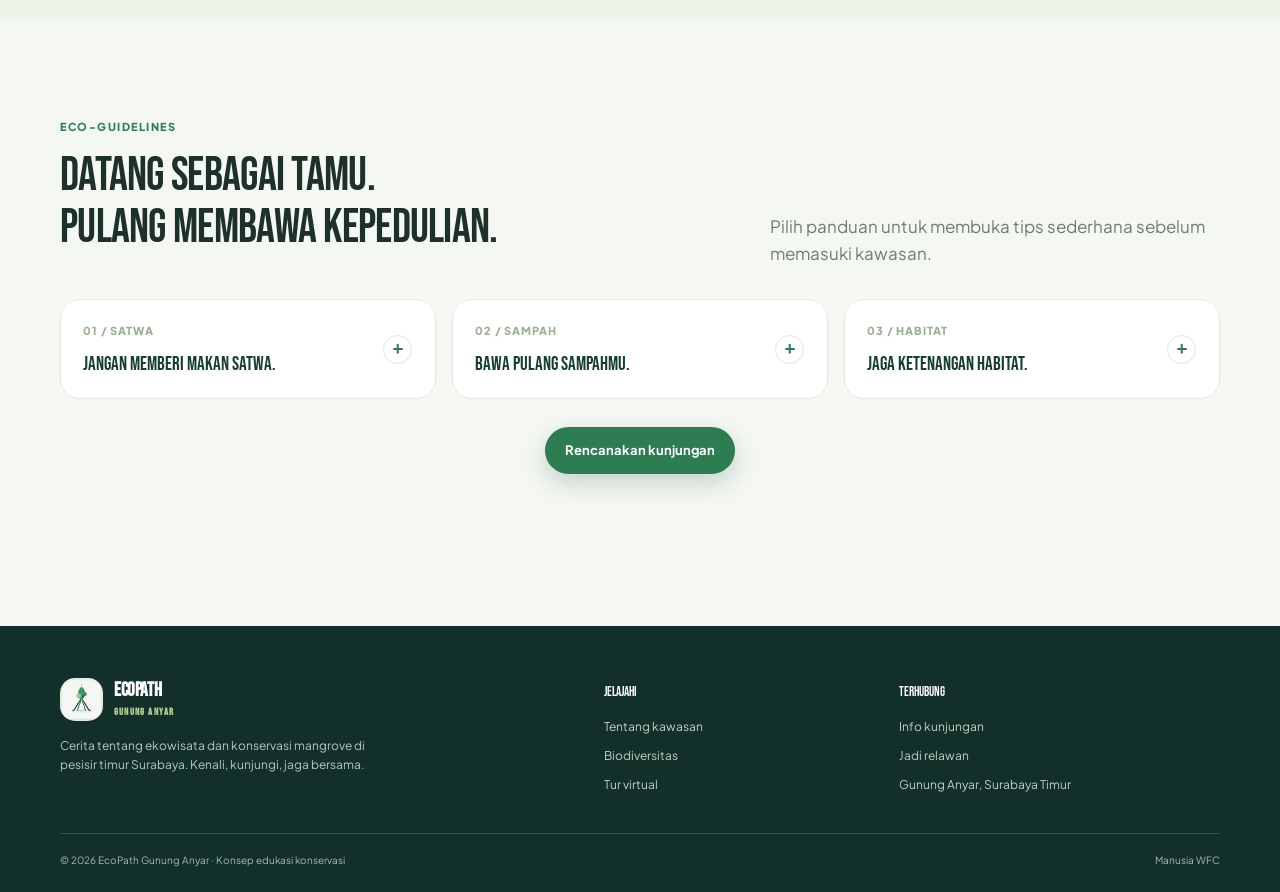
==== commit ecb6756a: "refactor: remove arrow icons from buttons across html pages" ====
--- a/about.html
+++ b/about.html
@@ -33,7 +33,7 @@
         <a href="./contact.html">Kontak</a>
       </div>
       <div class="nav-actions">
-        <a class="btn btn-primary" href="./contact.html">Ikut Menanam <span data-icon="arrow"></span></a>
+        <a class="btn btn-primary" href="./contact.html">Ikut Menanam</a>
         <button class="menu-toggle" aria-label="Buka navigasi" aria-expanded="false" data-icon="menu"></button>
       </div>
     </nav>
@@ -49,7 +49,7 @@
         <p class="lead">Mengenal Ekowisata Mangrove Gunung Anyar ruang alam di Surabaya Timur tempat konservasi,
           edukasi, dan rekreasi berjalan beriringan.</p>
         <div class="cinematic-hero__actions">
-          <a class="btn btn-light" href="#fungsi">Kenali peran mangrove <span data-icon="arrow"></span></a>
+          <a class="btn btn-light" href="#fungsi">Kenali peran mangrove</a>
           <a class="cinematic-hero__link" href="./contact.html#relawan">Jaga bersama</a>
         </div>
       </div>
@@ -162,7 +162,7 @@
           </details>
         </div>
         <div style="text-align:center;margin-top:28px">
-          <a class="btn btn-primary" href="./contact.html">Rencanakan kunjungan <span data-icon="arrow"></span></a>
+          <a class="btn btn-primary" href="./contact.html">Rencanakan kunjungan</a>
         </div>
       </div>
     </section>
